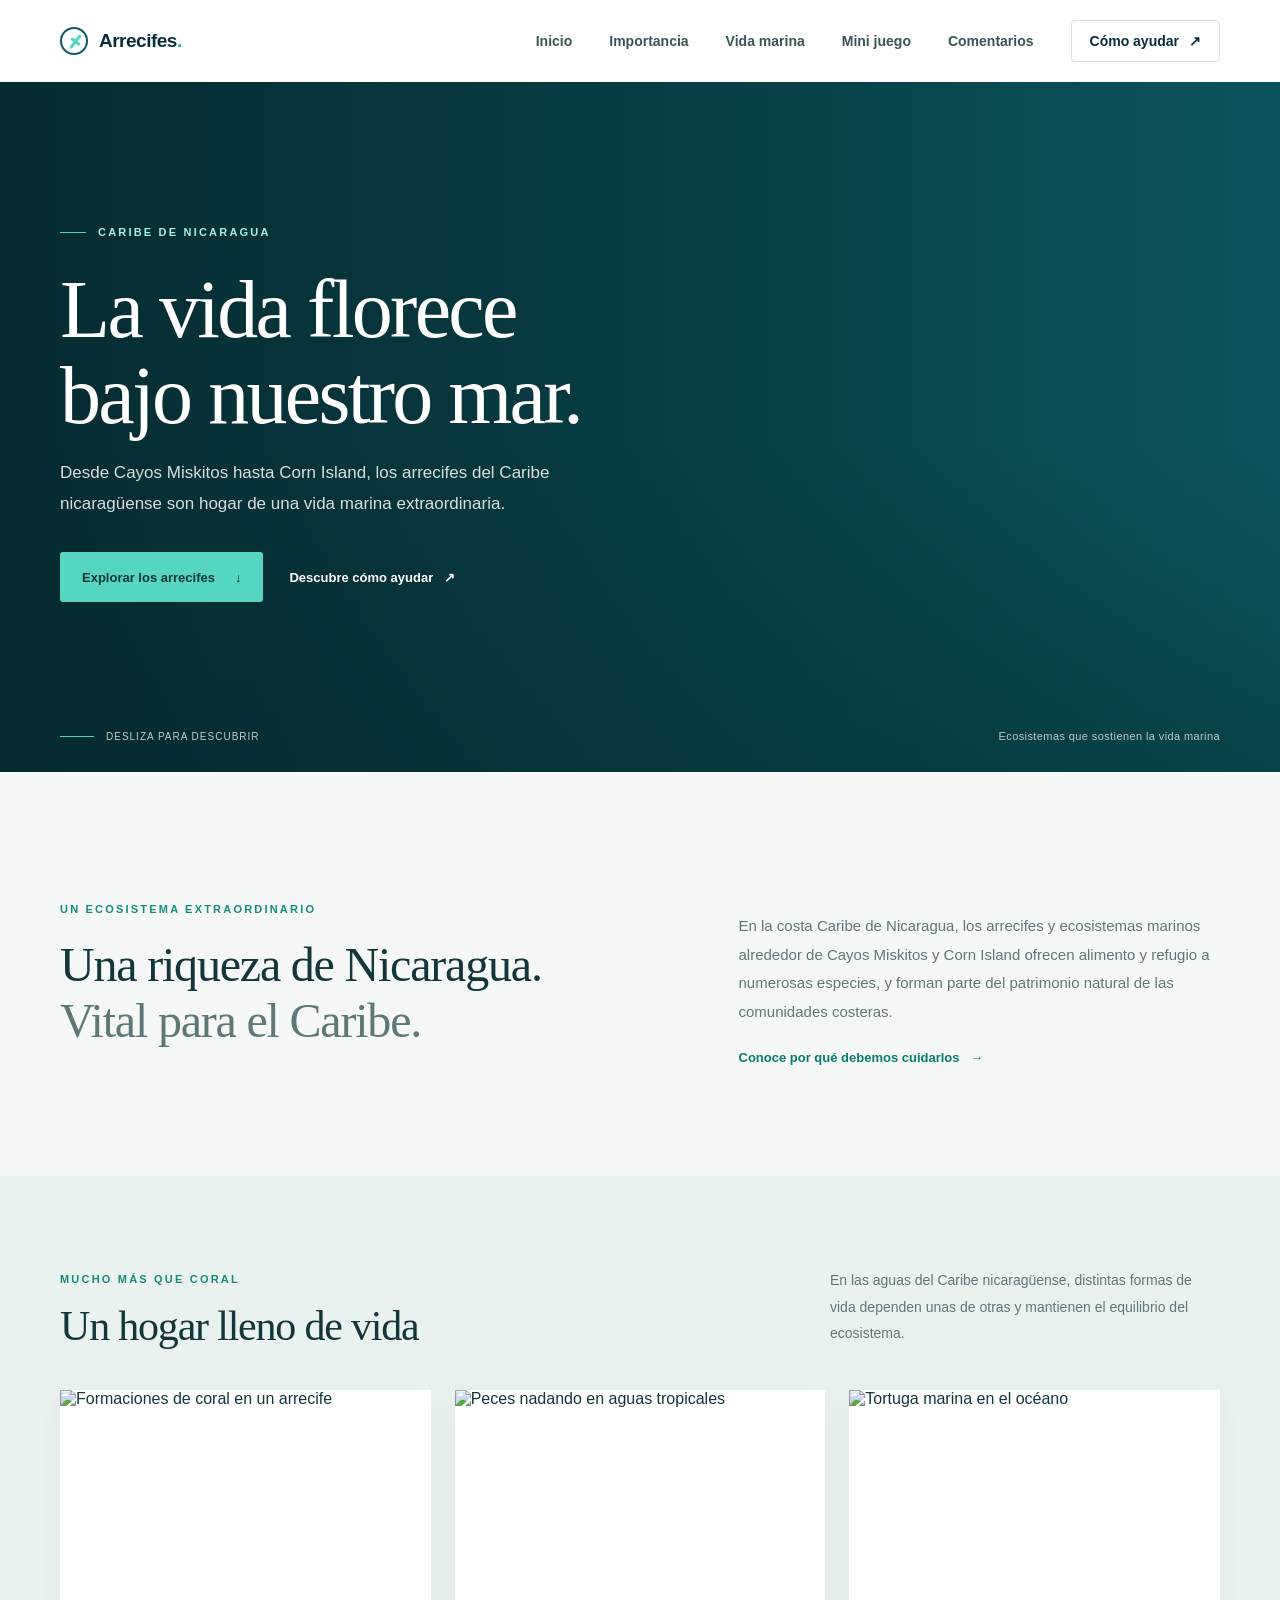
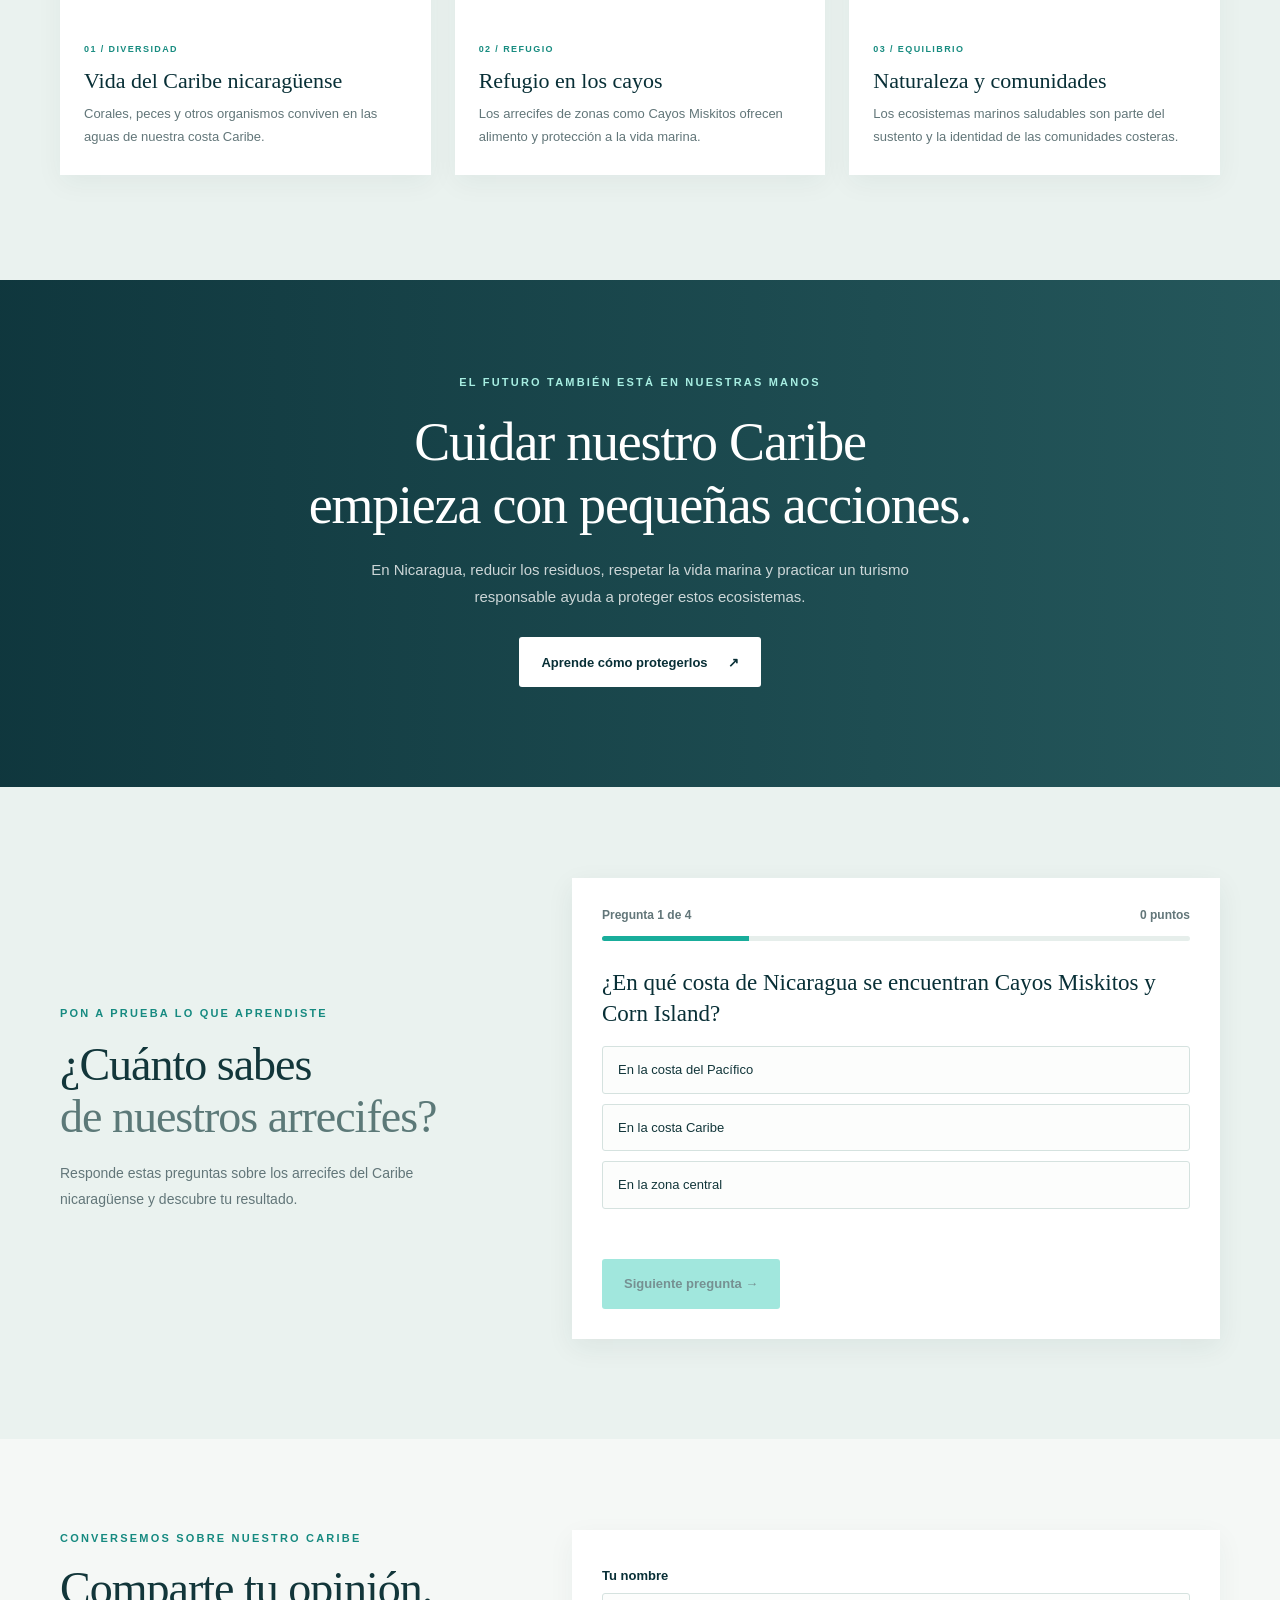
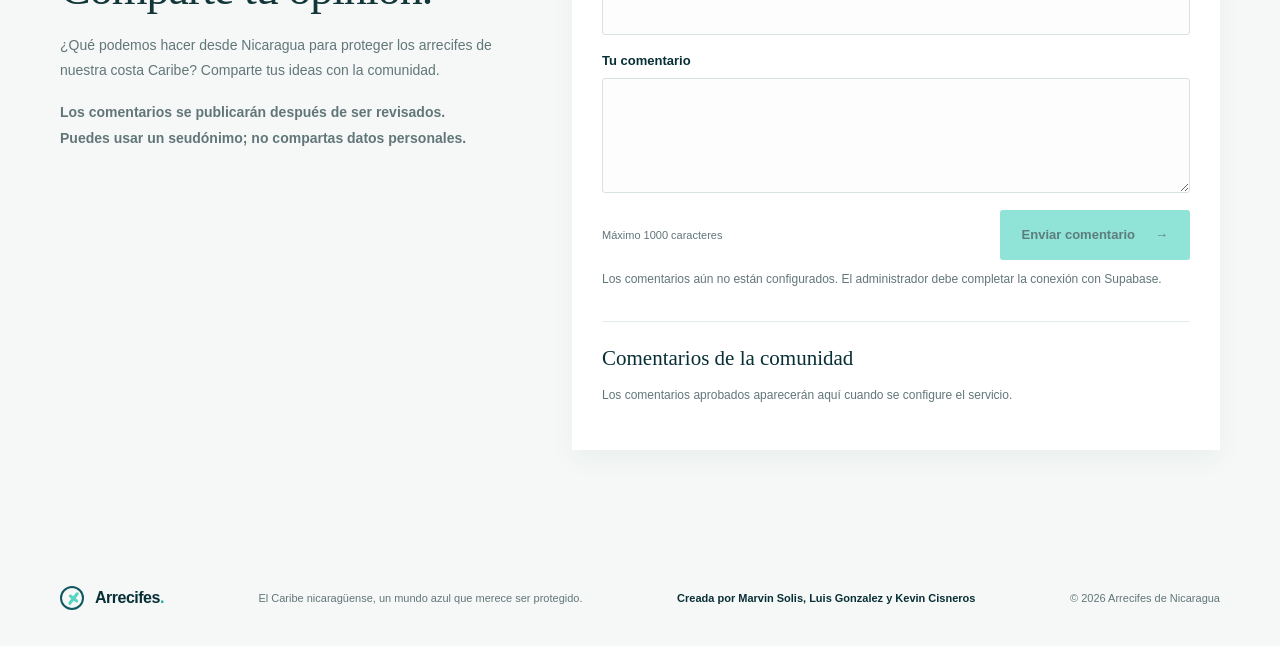
==== html/index.html @ f57a6fff "cambios" ====
<!doctype html>
<html lang="es">
  <head>
    <meta charset="UTF-8" />
    <meta name="viewport" content="width=device-width, initial-scale=1.0" />
    <meta
      name="description"
      content="Conoce los arrecifes del Caribe de Nicaragua, su vida marina y cómo ayudar a protegerlos."
    />
    <title>Arrecifes de Nicaragua | Un mundo por proteger</title>
    <link rel="stylesheet" href="../css/styles.css" />
  </head>
  <body>
    <header class="site-header">
      <nav class="navbar" aria-label="Navegación principal">
        <a class="logo" href="#inicio" aria-label="Arrecifes de coral, inicio">
          <span class="logo-mark" aria-hidden="true"></span>
          <span>Arrecifes<span class="logo-accent">.</span></span>
        </a>

        <ul class="nav-links">
          <li><a href="#inicio">Inicio</a></li>
          <li><a href="#importancia">Importancia</a></li>
          <li><a href="#especies">Vida marina</a></li>
          <li><a href="#juego">Mini juego</a></li>
          <li><a href="#comentarios">Comentarios</a></li>
          <li><a class="nav-cta" href="cuidado.html">Cómo ayudar <span aria-hidden="true">↗</span></a></li>
        </ul>
      </nav>
    </header>

    <main>
      <section class="hero" id="inicio">
        <div class="hero-shade"></div>
        <div class="hero-content">
          <p class="eyebrow"><span></span> Caribe de Nicaragua</p>
          <h1>La vida florece<br />bajo nuestro mar.</h1>
          <p class="hero-description">
            Desde Cayos Miskitos hasta Corn Island, los arrecifes del Caribe
            nicaragüense son hogar de una vida marina extraordinaria.
          </p>
          <div class="hero-actions">
            <a class="button button-primary" href="#importancia">
              Explorar los arrecifes <span aria-hidden="true">↓</span>
            </a>
            <a class="text-link" href="cuidado.html">
              Descubre cómo ayudar <span aria-hidden="true">↗</span>
            </a>
          </div>
        </div>
        <a class="scroll-cue" href="#importancia">
          <span class="scroll-line" aria-hidden="true"></span>
          Desliza para descubrir
        </a>
        <p class="hero-caption">Ecosistemas que sostienen la vida marina</p>
      </section>

      <section class="intro section-wrap" id="importancia">
        <div class="section-heading">
          <p class="eyebrow eyebrow-dark">Un ecosistema extraordinario</p>
          <h2>Una riqueza de Nicaragua.<br /><span>Vital para el Caribe.</span></h2>
        </div>
        <div class="intro-copy">
          <p>
            En la costa Caribe de Nicaragua, los arrecifes y ecosistemas marinos
            alrededor de Cayos Miskitos y Corn Island ofrecen alimento y refugio
            a numerosas especies, y forman parte del patrimonio natural de las
            comunidades costeras.
          </p>
          <a class="inline-link" href="cuidado.html">
            Conoce por qué debemos cuidarlos <span aria-hidden="true">→</span>
          </a>
        </div>
      </section>

      <section class="life-section" id="especies">
        <div class="section-wrap">
          <div class="section-title-row">
            <div>
              <p class="eyebrow eyebrow-dark">Mucho más que coral</p>
              <h2>Un hogar lleno de vida</h2>
            </div>
            <p class="section-lead">
              En las aguas del Caribe nicaragüense, distintas formas de vida
              dependen unas de otras y mantienen el equilibrio del ecosistema.
            </p>
          </div>

          <div class="cards">
            <article class="card">
              <img
                src="https://images.unsplash.com/photo-1546026423-cc4642628d2b?w=900&auto=format&fit=crop&q=85"
                alt="Formaciones de coral en un arrecife"
                loading="lazy"
              />
              <div class="card-content">
                <span class="card-number">01 / DIVERSIDAD</span>
                <h3>Vida del Caribe nicaragüense</h3>
                <p>Corales, peces y otros organismos conviven en las aguas de nuestra costa Caribe.</p>
              </div>
            </article>

            <article class="card">
              <img
                src="https://images.unsplash.com/photo-1530053969600-caed2596d242?w=900&auto=format&fit=crop&q=85"
                alt="Peces nadando en aguas tropicales"
                loading="lazy"
              />
              <div class="card-content">
                <span class="card-number">02 / REFUGIO</span>
                <h3>Refugio en los cayos</h3>
                <p>Los arrecifes de zonas como Cayos Miskitos ofrecen alimento y protección a la vida marina.</p>
              </div>
            </article>

            <article class="card">
              <img
                src="https://images.unsplash.com/photo-1518467166778-b88f373ffec7?w=900&auto=format&fit=crop&q=85"
                alt="Tortuga marina en el océano"
                loading="lazy"
              />
              <div class="card-content">
                <span class="card-number">03 / EQUILIBRIO</span>
                <h3>Naturaleza y comunidades</h3>
                <p>Los ecosistemas marinos saludables son parte del sustento y la identidad de las comunidades costeras.</p>
              </div>
            </article>
          </div>
        </div>
      </section>

      <section class="conservation" id="conservacion">
        <div class="conservation-content">
          <p class="eyebrow">El futuro también está en nuestras manos</p>
          <h2>Cuidar nuestro Caribe<br />empieza con pequeñas acciones.</h2>
          <p>
            En Nicaragua, reducir los residuos, respetar la vida marina y
            practicar un turismo responsable ayuda a proteger estos ecosistemas.
          </p>
          <a class="button button-light" href="cuidado.html">
            Aprende cómo protegerlos <span aria-hidden="true">↗</span>
          </a>
        </div>
      </section>

      <section class="quiz-section" id="juego">
        <div class="section-wrap quiz-layout">
          <div class="quiz-heading">
            <p class="eyebrow eyebrow-dark">Pon a prueba lo que aprendiste</p>
            <h2>¿Cuánto sabes<br /><span>de nuestros arrecifes?</span></h2>
            <p>
              Responde estas preguntas sobre los arrecifes del Caribe
              nicaragüense y descubre tu resultado.
            </p>
          </div>

          <div class="quiz-card" id="quiz" aria-labelledby="quiz-question">
            <div class="quiz-topline">
              <span id="quiz-progress">Pregunta 1 de 4</span>
              <span id="quiz-score" aria-label="Puntaje actual">0 puntos</span>
            </div>
            <div class="quiz-progress-track" aria-hidden="true">
              <span id="quiz-progress-bar"></span>
            </div>
            <fieldset class="quiz-question">
              <legend id="quiz-question"></legend>
              <div class="quiz-options" id="quiz-options"></div>
            </fieldset>
            <p class="quiz-feedback" id="quiz-feedback" role="status" aria-live="polite"></p>
            <button class="button button-primary quiz-next" id="quiz-next" type="button" disabled>
              Siguiente pregunta <span aria-hidden="true">→</span>
            </button>
            <div class="quiz-result" id="quiz-result" role="status" aria-live="polite" hidden>
              <h3 id="quiz-result-title"></h3>
              <p id="quiz-result-message"></p>
              <button class="button button-primary" id="quiz-restart" type="button">
                Jugar de nuevo <span aria-hidden="true">↻</span>
              </button>
            </div>
          </div>
        </div>
      </section>

      <section class="comments-section" id="comentarios">
        <div class="section-wrap comments-layout">
          <div class="comments-heading">
            <p class="eyebrow eyebrow-dark">Conversemos sobre nuestro Caribe</p>
            <h2>Comparte tu opinión.</h2>
            <p>
              ¿Qué podemos hacer desde Nicaragua para proteger los arrecifes de
              nuestra costa Caribe? Comparte tus ideas con la comunidad.
            </p>
            <p class="moderation-note">
              Los comentarios se publicarán después de ser revisados. Puedes
              usar un seudónimo; no compartas datos personales.
            </p>
          </div>

          <div class="comments-panel">
            <form class="comment-form" id="comment-form">
              <label for="comment-name">Tu nombre</label>
              <input
                id="comment-name"
                name="name"
                type="text"
                maxlength="50"
                autocomplete="name"
                required
              />

              <label for="comment-message">Tu comentario</label>
              <textarea
                id="comment-message"
                name="message"
                rows="4"
                maxlength="1000"
                required
              ></textarea>

              <div class="comment-form-footer">
                <span>Máximo 1000 caracteres</span>
                <button class="button button-primary" type="submit">
                  Enviar comentario <span aria-hidden="true">→</span>
                </button>
              </div>
              <p class="comment-status" id="comment-form-status" role="status" aria-live="polite">
                Configura el servicio de comentarios para habilitar los envíos.
              </p>
            </form>

            <div class="published-comments">
              <h3>Comentarios de la comunidad</h3>
              <p class="comment-list-status" id="comment-list-status" role="status" aria-live="polite">
                Los comentarios aprobados aparecerán aquí.
              </p>
              <ol class="comment-list" id="comment-list" aria-label="Comentarios aprobados"></ol>
            </div>
          </div>
        </div>
      </section>
    </main>

    <footer class="site-footer">
      <a class="logo footer-logo" href="#inicio">
        <span class="logo-mark" aria-hidden="true"></span>
        <span>Arrecifes<span class="logo-accent">.</span></span>
      </a>
      <p>El Caribe nicaragüense, un mundo azul que merece ser protegido.</p>
      <p class="creators">Creada por Marvin Solis, Luis Gonzalez  y Kevin Cisneros</p>
      <span class="copyright">© 2026 Arrecifes de Nicaragua</span>
    </footer>
    <script src="../js/comments-config.js" defer></script>
    <script src="../js/comments.js" defer></script>
    <script src="../js/quiz.js" defer></script>
  </body>
</html>
---- css/styles.css ----
:root {
  color-scheme: light;
  --ink: #12363a;
  --muted: #627679;
  --deep: #082f36;
  --ocean: #0e5860;
  --aqua: #55d5c2;
  --paper: #f5f8f6;
  --white: #fff;
  --content-width: 1160px;
}

* {
  box-sizing: border-box;
  margin: 0;
  padding: 0;
}

html {
  scroll-behavior: smooth;
  scroll-padding-top: 88px;
}

body {
  background: var(--paper);
  color: var(--ink);
  font-family: "Segoe UI", Arial, sans-serif;
  -webkit-font-smoothing: antialiased;
}

a {
  color: inherit;
}

a:focus-visible {
  outline: 3px solid var(--aqua);
  outline-offset: 4px;
}

.site-header {
  position: relative;
  z-index: 2;
  background: var(--white);
}

.navbar {
  width: min(var(--content-width), calc(100% - 64px));
  min-height: 82px;
  margin: 0 auto;
  display: flex;
  align-items: center;
  justify-content: space-between;
}

.logo {
  display: inline-flex;
  align-items: center;
  gap: 11px;
  color: var(--deep);
  font-size: 19px;
  font-weight: 750;
  letter-spacing: -0.5px;
  text-decoration: none;
}

.logo-mark {
  width: 28px;
  height: 28px;
  position: relative;
  display: inline-block;
  border: 2px solid var(--ocean);
  border-radius: 50%;
}

.logo-mark::before,
.logo-mark::after {
  position: absolute;
  content: "";
  background: var(--aqua);
  border-radius: 8px;
  transform: rotate(38deg);
}

.logo-mark::before {
  width: 3px;
  height: 17px;
  left: 12px;
  top: 4px;
}

.logo-mark::after {
  width: 11px;
  height: 3px;
  left: 8px;
  top: 11px;
}

.logo-accent {
  color: #19ad9b;
}

.nav-links {
  display: flex;
  align-items: center;
  gap: 37px;
  list-style: none;
}

.nav-links a {
  color: #385457;
  font-size: 14px;
  font-weight: 600;
  text-decoration: none;
  transition: color 180ms ease;
}

.nav-links a:hover {
  color: #078e83;
}

.nav-links .nav-cta {
  display: inline-flex;
  align-items: center;
  gap: 10px;
  padding: 12px 18px;
  border: 1px solid #d5e4e1;
  border-radius: 4px;
  color: var(--deep);
}

.hero {
  min-height: min(690px, calc(100svh - 82px));
  position: relative;
  display: flex;
  align-items: center;
  overflow: hidden;
  padding: 100px max(32px, calc((100% - var(--content-width)) / 2));
  background: #0c5961 url("https://images.unsplash.com/photo-1546026423-cc4642628d2b?w=2000&auto=format&fit=crop&q=90") center 48% / cover no-repeat;
  color: var(--white);
}

.hero-shade {
  position: absolute;
  inset: 0;
  background:
    linear-gradient(90deg, rgb(5 37 43 / 88%) 0%, rgb(5 42 48 / 67%) 44%, rgb(5 42 48 / 12%) 100%),
    linear-gradient(0deg, rgb(4 31 37 / 32%), transparent 48%);
}

.hero-content {
  width: min(100%, 660px);
  position: relative;
  z-index: 1;
  padding-bottom: 28px;
}

.eyebrow {
  display: flex;
  align-items: center;
  gap: 12px;
  color: #a7eee2;
  font-size: 11px;
  font-weight: 700;
  letter-spacing: 2.2px;
  line-height: 1.5;
  text-transform: uppercase;
}

.eyebrow > span {
  width: 26px;
  height: 1px;
  background: var(--aqua);
}

.hero h1 {
  margin: 27px 0 20px;
  font-family: Georgia, "Times New Roman", serif;
  font-size: clamp(52px, 7vw, 82px);
  font-weight: 400;
  letter-spacing: -2.7px;
  line-height: 1.04;
}

.hero-description {
  max-width: 500px;
  color: rgb(255 255 255 / 84%);
  font-size: 17px;
  line-height: 1.8;
}

.hero-actions {
  display: flex;
  align-items: center;
  flex-wrap: wrap;
  gap: 26px;
  margin-top: 33px;
}

.button {
  min-height: 50px;
  display: inline-flex;
  align-items: center;
  justify-content: center;
  gap: 20px;
  padding: 0 21px;
  border: 1px solid transparent;
  border-radius: 3px;
  font-size: 13px;
  font-weight: 700;
  text-decoration: none;
  transition:
    transform 180ms ease,
    background-color 180ms ease;
}

.button:hover {
  transform: translateY(-2px);
}

.button-primary {
  background: var(--aqua);
  color: #07373a;
}

.button-primary:hover {
  background: #79e5d4;
}

.text-link {
  color: var(--white);
  font-size: 13px;
  font-weight: 650;
  text-decoration: none;
}

.text-link span,
.inline-link span {
  margin-left: 7px;
}

.scroll-cue {
  position: absolute;
  z-index: 1;
  left: max(32px, calc((100% - var(--content-width)) / 2));
  bottom: 30px;
  display: flex;
  align-items: center;
  gap: 12px;
  color: rgb(255 255 255 / 75%);
  font-size: 10px;
  letter-spacing: 1px;
  text-decoration: none;
  text-transform: uppercase;
}

.scroll-line {
  width: 34px;
  height: 1px;
  background: var(--aqua);
}

.hero-caption {
  position: absolute;
  z-index: 1;
  right: max(32px, calc((100% - var(--content-width)) / 2));
  bottom: 30px;
  color: rgb(255 255 255 / 72%);
  font-size: 11px;
  letter-spacing: 0.4px;
}

.section-wrap {
  width: min(var(--content-width), calc(100% - 64px));
  margin: 0 auto;
}

.intro {
  display: grid;
  grid-template-columns: 1.1fr 0.9fr;
  align-items: center;
  gap: 90px;
  padding-top: 112px;
  padding-bottom: 110px;
}

.eyebrow-dark {
  color: #168a80;
}

.section-heading h2,
.section-title-row h2,
.conservation h2 {
  margin-top: 19px;
  font-family: Georgia, "Times New Roman", serif;
  font-size: clamp(34px, 4vw, 48px);
  font-weight: 400;
  letter-spacing: -1.2px;
  line-height: 1.17;
}

.section-heading h2 span {
  color: #5c7978;
}

.intro-copy {
  padding-top: 28px;
}

.intro-copy p,
.section-lead {
  color: var(--muted);
  font-size: 15px;
  line-height: 1.9;
}

.inline-link {
  display: inline-block;
  margin-top: 24px;
  color: #087c73;
  font-size: 13px;
  font-weight: 700;
  text-decoration: none;
}

.inline-link:hover {
  color: #075b56;
}

.life-section {
  padding: 91px 0 105px;
  background: #eaf2ef;
}

.section-title-row {
  display: flex;
  align-items: end;
  justify-content: space-between;
  gap: 36px;
  margin-bottom: 39px;
}

.section-title-row h2 {
  margin-top: 14px;
  font-size: clamp(32px, 4vw, 42px);
}

.section-lead {
  max-width: 390px;
  padding-bottom: 4px;
  font-size: 14px;
}

.cards {
  display: grid;
  grid-template-columns: repeat(3, minmax(0, 1fr));
  gap: 24px;
}

.card {
  min-width: 0;
  overflow: hidden;
  background: var(--white);
  box-shadow: 0 8px 26px rgb(22 57 57 / 5%);
  transition:
    transform 200ms ease,
    box-shadow 200ms ease;
}

.card:hover {
  transform: translateY(-5px);
  box-shadow: 0 16px 35px rgb(22 57 57 / 11%);
}

.card img {
  width: 100%;
  height: 225px;
  display: block;
  object-fit: cover;
}

.card-content {
  padding: 23px 24px 27px;
}

.card-number {
  color: #188c80;
  font-size: 9px;
  font-weight: 750;
  letter-spacing: 1.4px;
}

.card h3 {
  margin: 12px 0 9px;
  color: var(--deep);
  font-family: Georgia, "Times New Roman", serif;
  font-size: 22px;
  font-weight: 400;
}

.card p {
  color: var(--muted);
  font-size: 13px;
  line-height: 1.75;
}

.conservation {
  position: relative;
  overflow: hidden;
  padding: 94px 32px 100px;
  background:
    linear-gradient(90deg, rgb(6 47 54 / 96%), rgb(8 65 70 / 88%)),
    url("https://images.unsplash.com/photo-1518467166778-b88f373ffec7?w=1600&auto=format&fit=crop&q=85") center / cover;
  color: var(--white);
  text-align: center;
}

.conservation-content {
  max-width: 700px;
  margin: 0 auto;
}

.conservation .eyebrow {
  justify-content: center;
}

.conservation h2 {
  margin-top: 20px;
  font-size: clamp(36px, 5vw, 54px);
}

.conservation-content > p:not(.eyebrow) {
  max-width: 560px;
  margin: 19px auto 0;
  color: rgb(255 255 255 / 78%);
  font-size: 15px;
  line-height: 1.8;
}

.button-light {
  margin-top: 27px;
  background: var(--white);
  color: var(--deep);
}

.button-light:hover {
  background: #e2fbf6;
}

.quiz-section {
  padding: 91px 0 100px;
  background: #eaf2ef;
}

.quiz-layout {
  display: grid;
  grid-template-columns: 0.8fr 1.2fr;
  align-items: center;
  gap: 80px;
}

.quiz-heading h2 {
  margin-top: 17px;
  font-family: Georgia, "Times New Roman", serif;
  font-size: clamp(36px, 4vw, 46px);
  font-weight: 400;
  letter-spacing: -1px;
  line-height: 1.15;
}

.quiz-heading h2 span {
  color: #5c7978;
}

.quiz-heading > p:not(.eyebrow) {
  margin-top: 17px;
  color: var(--muted);
  font-size: 14px;
  line-height: 1.8;
}

.quiz-card {
  min-width: 0;
  padding: 30px;
  background: var(--white);
  box-shadow: 0 8px 26px rgb(22 57 57 / 7%);
}

.quiz-topline {
  display: flex;
  justify-content: space-between;
  gap: 12px;
  color: var(--muted);
  font-size: 12px;
  font-weight: 700;
}

.quiz-progress-track {
  height: 5px;
  margin: 14px 0 26px;
  overflow: hidden;
  border-radius: 5px;
  background: #e6eeeb;
}

.quiz-progress-track span {
  width: 25%;
  height: 100%;
  display: block;
  background: #19ad9b;
  transition: width 180ms ease;
}

.quiz-question {
  border: 0;
}

.quiz-question legend {
  margin-bottom: 17px;
  color: var(--deep);
  font-family: Georgia, "Times New Roman", serif;
  font-size: 23px;
  line-height: 1.35;
}

.quiz-options {
  display: grid;
  gap: 10px;
}

.quiz-option {
  width: 100%;
  padding: 13px 15px;
  border: 1px solid #d5e2df;
  border-radius: 3px;
  background: #fcfdfc;
  color: var(--ink);
  cursor: pointer;
  font: inherit;
  font-size: 13px;
  line-height: 1.5;
  text-align: left;
  transition: border-color 180ms ease, background-color 180ms ease;
}

.quiz-option:hover:not(:disabled),
.quiz-option:focus-visible {
  border-color: #168a80;
  background: #f0faf7;
}

.quiz-option:focus-visible,
.quiz-next:focus-visible,
.quiz-result button:focus-visible {
  outline: 3px solid var(--aqua);
  outline-offset: 3px;
}

.quiz-option:disabled {
  cursor: default;
}

.quiz-option[data-state="correct"] {
  border-color: #168a62;
  background: #edf8f1;
}

.quiz-option[data-state="incorrect"] {
  border-color: #bd5555;
  background: #fff3f1;
}

.quiz-feedback {
  min-height: 24px;
  margin-top: 14px;
  color: var(--muted);
  font-size: 13px;
  line-height: 1.6;
}

.quiz-feedback[data-state="correct"] {
  color: #087c56;
}

.quiz-feedback[data-state="incorrect"] {
  color: #a33131;
}

.quiz-next,
.quiz-result button {
  margin-top: 12px;
  cursor: pointer;
  font-family: inherit;
}

.quiz-next:disabled {
  cursor: not-allowed;
  opacity: 0.55;
}

.quiz-result h3 {
  color: var(--deep);
  font-family: Georgia, "Times New Roman", serif;
  font-size: 27px;
  font-weight: 400;
}

.quiz-result p {
  margin-top: 10px;
  color: var(--muted);
  font-size: 14px;
  line-height: 1.7;
}

.comments-section {
  padding: 91px 0 100px;
  background: var(--paper);
}

.comments-layout {
  display: grid;
  grid-template-columns: 0.8fr 1.2fr;
  align-items: start;
  gap: 80px;
}

.comments-heading h2 {
  margin-top: 17px;
  font-family: Georgia, "Times New Roman", serif;
  font-size: clamp(36px, 4vw, 46px);
  font-weight: 400;
  letter-spacing: -1px;
  line-height: 1.15;
}

.comments-heading > p:not(.eyebrow) {
  margin-top: 17px;
  color: var(--muted);
  font-size: 14px;
  line-height: 1.8;
}

.comments-heading .moderation-note {
  color: #168a80;
  font-size: 12px;
  font-weight: 650;
}

.comments-panel {
  padding: 30px;
  background: var(--white);
  box-shadow: 0 8px 26px rgb(22 57 57 / 5%);
}

.comment-form {
  display: grid;
  gap: 10px;
}

.comment-form label {
  margin-top: 8px;
  color: var(--deep);
  font-size: 13px;
  font-weight: 700;
}

.comment-form input,
.comment-form textarea {
  width: 100%;
  padding: 12px 13px;
  border: 1px solid #d5e2df;
  border-radius: 3px;
  background: #fcfdfc;
  color: var(--ink);
  font: inherit;
  font-size: 14px;
}

.comment-form textarea {
  min-height: 115px;
  resize: vertical;
}

.comment-form input:focus,
.comment-form textarea:focus {
  border-color: #168a80;
  outline: 2px solid rgb(85 213 194 / 25%);
}

.comment-form-footer {
  display: flex;
  align-items: center;
  justify-content: space-between;
  flex-wrap: wrap;
  gap: 12px;
  margin-top: 7px;
}

.comment-form-footer > span {
  color: var(--muted);
  font-size: 11px;
}

.comment-form .button {
  cursor: pointer;
  font-family: inherit;
}

.comment-form .button:disabled {
  cursor: not-allowed;
  opacity: 0.65;
}

.comment-status,
.comment-list-status {
  color: var(--muted);
  font-size: 12px;
  line-height: 1.6;
}

.comment-status[data-state="error"] {
  color: #a33131;
}

.comment-status[data-state="success"] {
  color: #087c56;
}

.published-comments {
  margin-top: 32px;
  padding-top: 24px;
  border-top: 1px solid #e6eeeb;
}

.published-comments h3 {
  margin-bottom: 15px;
  color: var(--deep);
  font-family: Georgia, "Times New Roman", serif;
  font-size: 21px;
  font-weight: 400;
}

.comment-list {
  display: grid;
  gap: 12px;
  margin-top: 15px;
  list-style: none;
}

.comment-item {
  padding: 15px;
  border-left: 2px solid var(--aqua);
  background: #f5f8f6;
}

.comment-item-header {
  display: flex;
  align-items: baseline;
  justify-content: space-between;
  flex-wrap: wrap;
  gap: 5px 12px;
  margin-bottom: 7px;
}

.comment-item-header strong {
  color: var(--deep);
  font-size: 13px;
}

.comment-item time {
  color: var(--muted);
  font-size: 10px;
}

.comment-item p {
  color: #435c5d;
  font-size: 13px;
  line-height: 1.7;
  overflow-wrap: anywhere;
}

.site-footer {
  min-height: 96px;
  width: min(var(--content-width), calc(100% - 64px));
  display: flex;
  align-items: center;
  justify-content: space-between;
  gap: 20px;
  margin: 0 auto;
}

.footer-logo {
  font-size: 16px;
}

.footer-logo .logo-mark {
  width: 24px;
  height: 24px;
}

.footer-logo .logo-mark::before {
  left: 10px;
  top: 3px;
  height: 15px;
}

.footer-logo .logo-mark::after {
  left: 6px;
  top: 9px;
}

.site-footer p,
.copyright {
  color: var(--muted);
  font-size: 11px;
}

.site-footer .creators {
  color: var(--deep);
  font-weight: 650;
}

@media (max-width: 760px) {
  .navbar,
  .section-wrap,
  .site-footer {
    width: min(100% - 40px, var(--content-width));
  }

  .navbar {
    min-height: 72px;
    align-items: flex-start;
    flex-direction: column;
    justify-content: center;
    gap: 14px;
    padding: 15px 0;
  }

  .nav-links {
    width: 100%;
    gap: clamp(13px, 4vw, 24px);
    overflow-x: auto;
    padding-bottom: 2px;
  }

  .nav-links a {
    white-space: nowrap;
    font-size: 12px;
  }

  .nav-links .nav-cta {
    padding: 0;
    border: 0;
  }

  .hero {
    min-height: 620px;
    min-height: min(700px, calc(100svh - 105px));
    padding: 82px 24px 92px;
    background-position: 58% center;
  }

  .hero-shade {
    background:
      linear-gradient(90deg, rgb(5 37 43 / 84%), rgb(5 42 48 / 34%)),
      linear-gradient(0deg, rgb(4 31 37 / 48%), transparent 60%);
  }

  .hero h1 {
    font-size: clamp(50px, 12vw, 70px);
    letter-spacing: -1.8px;
  }

  .hero-description {
    max-width: 440px;
    font-size: 15px;
  }

  .hero-actions {
    align-items: flex-start;
    flex-direction: column;
    gap: 19px;
  }

  .scroll-cue {
    left: 24px;
    bottom: 24px;
  }

  .hero-caption {
    display: none;
  }

  .intro {
    grid-template-columns: 1fr;
    gap: 14px;
    padding-top: 75px;
    padding-bottom: 76px;
  }

  .intro-copy {
    padding-top: 0;
  }

  .section-title-row {
    align-items: flex-start;
    flex-direction: column;
    gap: 14px;
  }

  .life-section {
    padding: 72px 0 78px;
  }

  .cards {
    grid-template-columns: 1fr;
    gap: 18px;
  }

  .card {
    display: grid;
    grid-template-columns: minmax(115px, 0.8fr) 1.2fr;
  }

  .card img {
    height: 100%;
    min-height: 190px;
  }

  .card-content {
    align-self: center;
    padding: 20px;
  }

  .card h3 {
    font-size: 19px;
  }

  .conservation {
    padding: 75px 24px 82px;
  }

  .quiz-section {
    padding: 72px 0 78px;
  }

  .quiz-layout {
    grid-template-columns: 1fr;
    gap: 28px;
  }

  .quiz-card {
    padding: 22px;
  }

  .comments-section {
    padding: 72px 0 78px;
  }

  .comments-layout {
    grid-template-columns: 1fr;
    gap: 28px;
  }

  .comments-panel {
    padding: 22px;
  }

  .site-footer {
    align-items: flex-start;
    flex-direction: column;
    justify-content: center;
    gap: 9px;
    padding: 23px 0;
  }
}

@media (max-width: 420px) {
  .card {
    grid-template-columns: 1fr;
  }

  .card img {
    height: 190px;
    min-height: 0;
  }

  .hero {
    min-height: 590px;
  }

  .hero h1 {
    font-size: 49px;
  }
}

@media (prefers-reduced-motion: reduce) {
  *,
  *::before,
  *::after {
    scroll-behavior: auto !important;
    transition-duration: 0.01ms !important;
  }
}
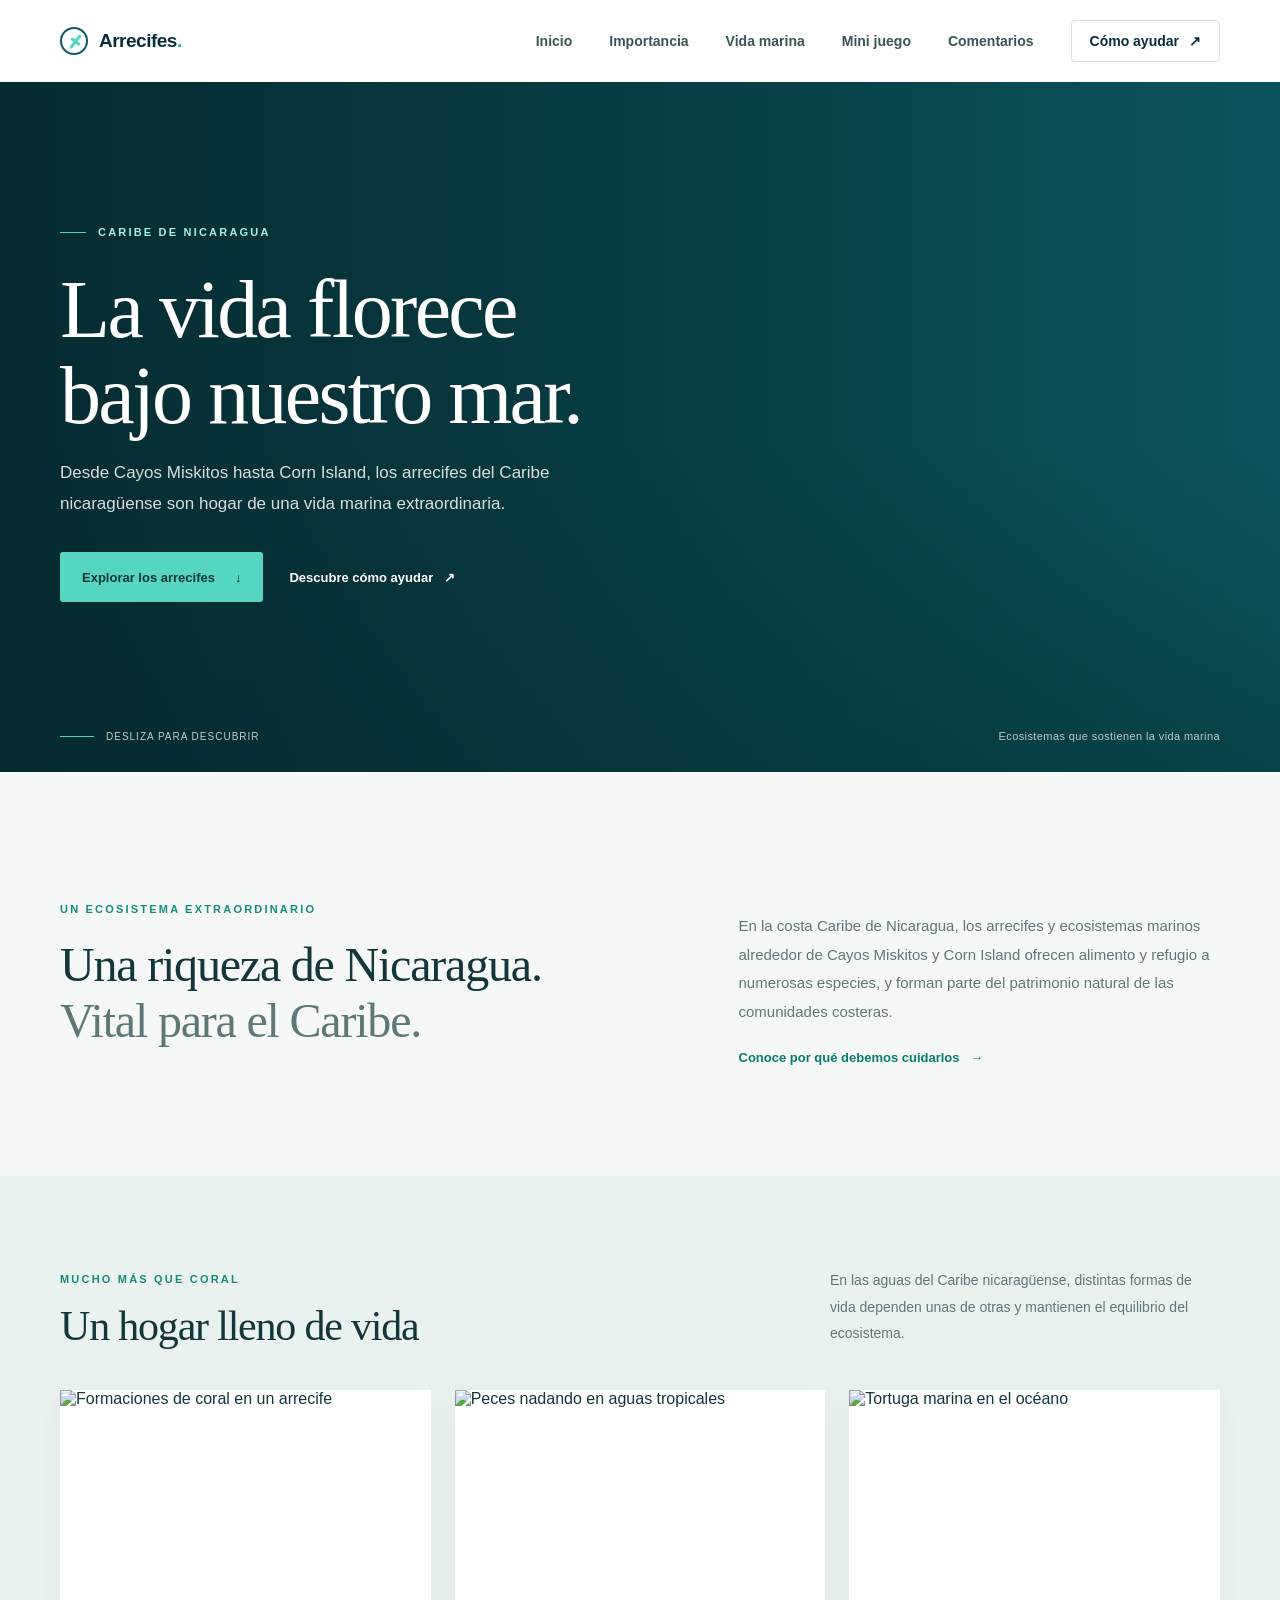
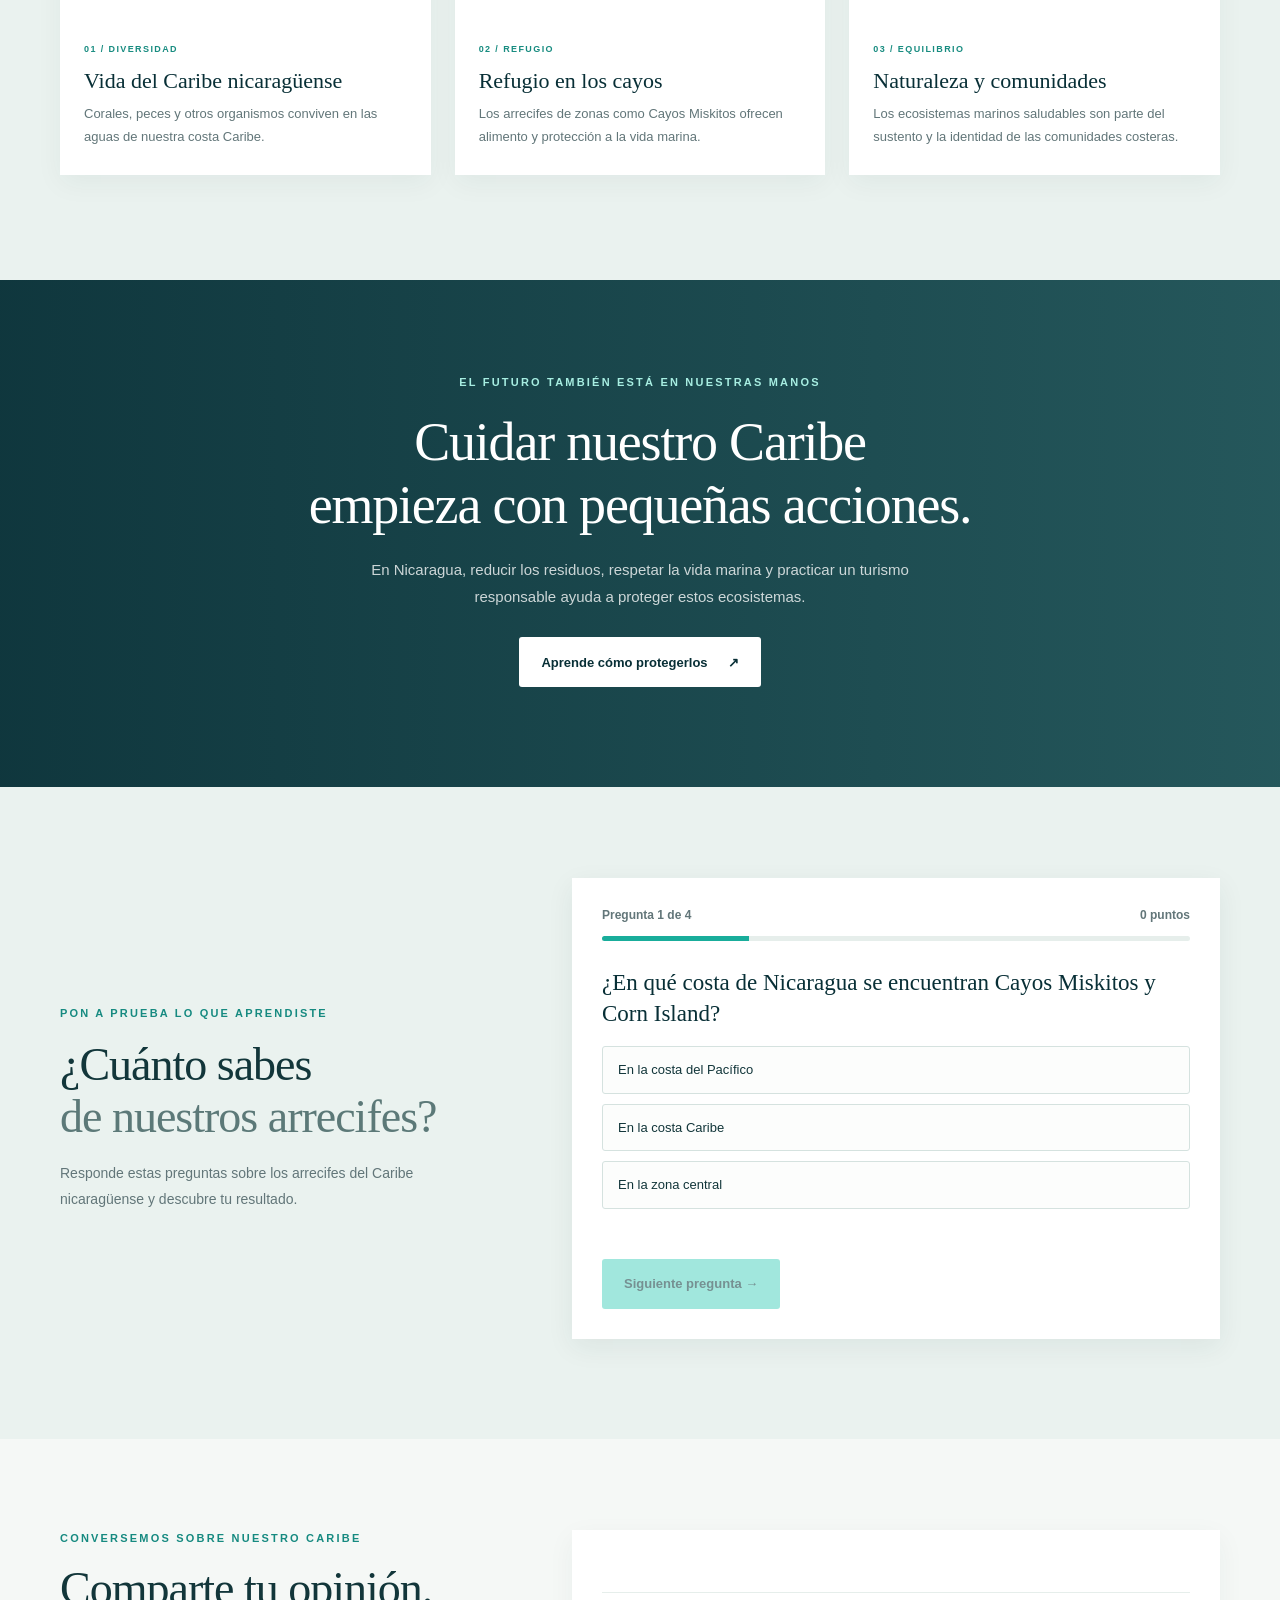
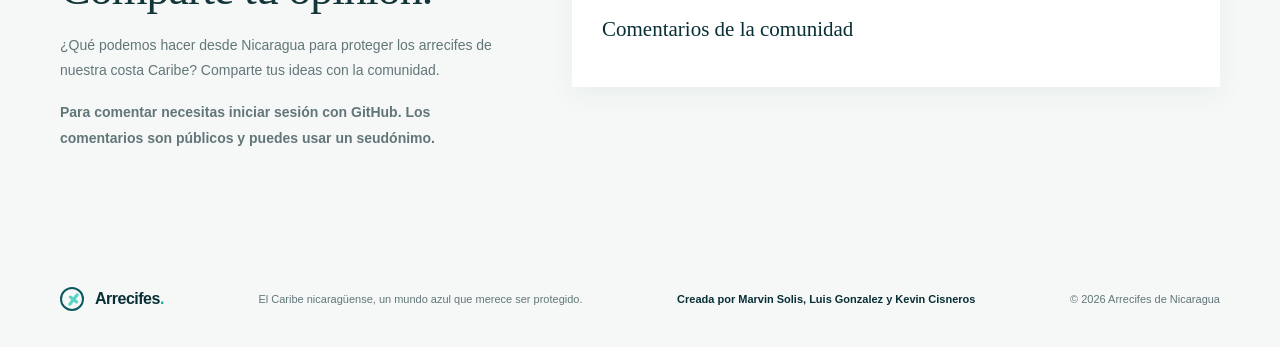
==== commit f044ca39: "Conectar comentarios con Giscus Co-authored-by: Copilot <223556219+Copilot@users.noreply.github.com>" ====
--- a/html/index.html
+++ b/html/index.html
@@ -191,49 +191,15 @@
               nuestra costa Caribe? Comparte tus ideas con la comunidad.
             </p>
             <p class="moderation-note">
-              Los comentarios se publicarán después de ser revisados. Puedes
-              usar un seudónimo; no compartas datos personales.
+              Para comentar necesitas iniciar sesión con GitHub. Los comentarios
+              son públicos y puedes usar un seudónimo.
             </p>
           </div>
 
           <div class="comments-panel">
-            <form class="comment-form" id="comment-form">
-              <label for="comment-name">Tu nombre</label>
-              <input
-                id="comment-name"
-                name="name"
-                type="text"
-                maxlength="50"
-                autocomplete="name"
-                required
-              />
-
-              <label for="comment-message">Tu comentario</label>
-              <textarea
-                id="comment-message"
-                name="message"
-                rows="4"
-                maxlength="1000"
-                required
-              ></textarea>
-
-              <div class="comment-form-footer">
-                <span>Máximo 1000 caracteres</span>
-                <button class="button button-primary" type="submit">
-                  Enviar comentario <span aria-hidden="true">→</span>
-                </button>
-              </div>
-              <p class="comment-status" id="comment-form-status" role="status" aria-live="polite">
-                Configura el servicio de comentarios para habilitar los envíos.
-              </p>
-            </form>
-
             <div class="published-comments">
               <h3>Comentarios de la comunidad</h3>
-              <p class="comment-list-status" id="comment-list-status" role="status" aria-live="polite">
-                Los comentarios aprobados aparecerán aquí.
-              </p>
-              <ol class="comment-list" id="comment-list" aria-label="Comentarios aprobados"></ol>
+              <div class="giscus"></div>
             </div>
           </div>
         </div>
@@ -249,8 +215,22 @@
       <p class="creators">Creada por Marvin Solis, Luis Gonzalez  y Kevin Cisneros</p>
       <span class="copyright">© 2026 Arrecifes de Nicaragua</span>
     </footer>
-    <script src="../js/comments-config.js" defer></script>
-    <script src="../js/comments.js" defer></script>
     <script src="../js/quiz.js" defer></script>
+    <script
+      src="https://giscus.app/client.js"
+      data-repo="luisito97hub/eduAmbiental"
+      data-repo-id="R_kgDOVi2ztw"
+      data-category="General"
+      data-category-id="DIC_kwDOVi2zt84DKYlt"
+      data-mapping="pathname"
+      data-strict="0"
+      data-reactions-enabled="1"
+      data-emit-metadata="0"
+      data-input-position="bottom"
+      data-theme="light"
+      data-lang="es"
+      crossorigin="anonymous"
+      async
+    ></script>
   </body>
 </html>
--- a/css/styles.css
+++ b/css/styles.css
@@ -646,83 +646,10 @@
 }
 
 .comments-panel {
+  min-width: 0;
   padding: 30px;
   background: var(--white);
   box-shadow: 0 8px 26px rgb(22 57 57 / 5%);
-}
-
-.comment-form {
-  display: grid;
-  gap: 10px;
-}
-
-.comment-form label {
-  margin-top: 8px;
-  color: var(--deep);
-  font-size: 13px;
-  font-weight: 700;
-}
-
-.comment-form input,
-.comment-form textarea {
-  width: 100%;
-  padding: 12px 13px;
-  border: 1px solid #d5e2df;
-  border-radius: 3px;
-  background: #fcfdfc;
-  color: var(--ink);
-  font: inherit;
-  font-size: 14px;
-}
-
-.comment-form textarea {
-  min-height: 115px;
-  resize: vertical;
-}
-
-.comment-form input:focus,
-.comment-form textarea:focus {
-  border-color: #168a80;
-  outline: 2px solid rgb(85 213 194 / 25%);
-}
-
-.comment-form-footer {
-  display: flex;
-  align-items: center;
-  justify-content: space-between;
-  flex-wrap: wrap;
-  gap: 12px;
-  margin-top: 7px;
-}
-
-.comment-form-footer > span {
-  color: var(--muted);
-  font-size: 11px;
-}
-
-.comment-form .button {
-  cursor: pointer;
-  font-family: inherit;
-}
-
-.comment-form .button:disabled {
-  cursor: not-allowed;
-  opacity: 0.65;
-}
-
-.comment-status,
-.comment-list-status {
-  color: var(--muted);
-  font-size: 12px;
-  line-height: 1.6;
-}
-
-.comment-status[data-state="error"] {
-  color: #a33131;
-}
-
-.comment-status[data-state="success"] {
-  color: #087c56;
 }
 
 .published-comments {
@@ -737,45 +664,6 @@
   font-family: Georgia, "Times New Roman", serif;
   font-size: 21px;
   font-weight: 400;
-}
-
-.comment-list {
-  display: grid;
-  gap: 12px;
-  margin-top: 15px;
-  list-style: none;
-}
-
-.comment-item {
-  padding: 15px;
-  border-left: 2px solid var(--aqua);
-  background: #f5f8f6;
-}
-
-.comment-item-header {
-  display: flex;
-  align-items: baseline;
-  justify-content: space-between;
-  flex-wrap: wrap;
-  gap: 5px 12px;
-  margin-bottom: 7px;
-}
-
-.comment-item-header strong {
-  color: var(--deep);
-  font-size: 13px;
-}
-
-.comment-item time {
-  color: var(--muted);
-  font-size: 10px;
-}
-
-.comment-item p {
-  color: #435c5d;
-  font-size: 13px;
-  line-height: 1.7;
-  overflow-wrap: anywhere;
 }
 
 .site-footer {
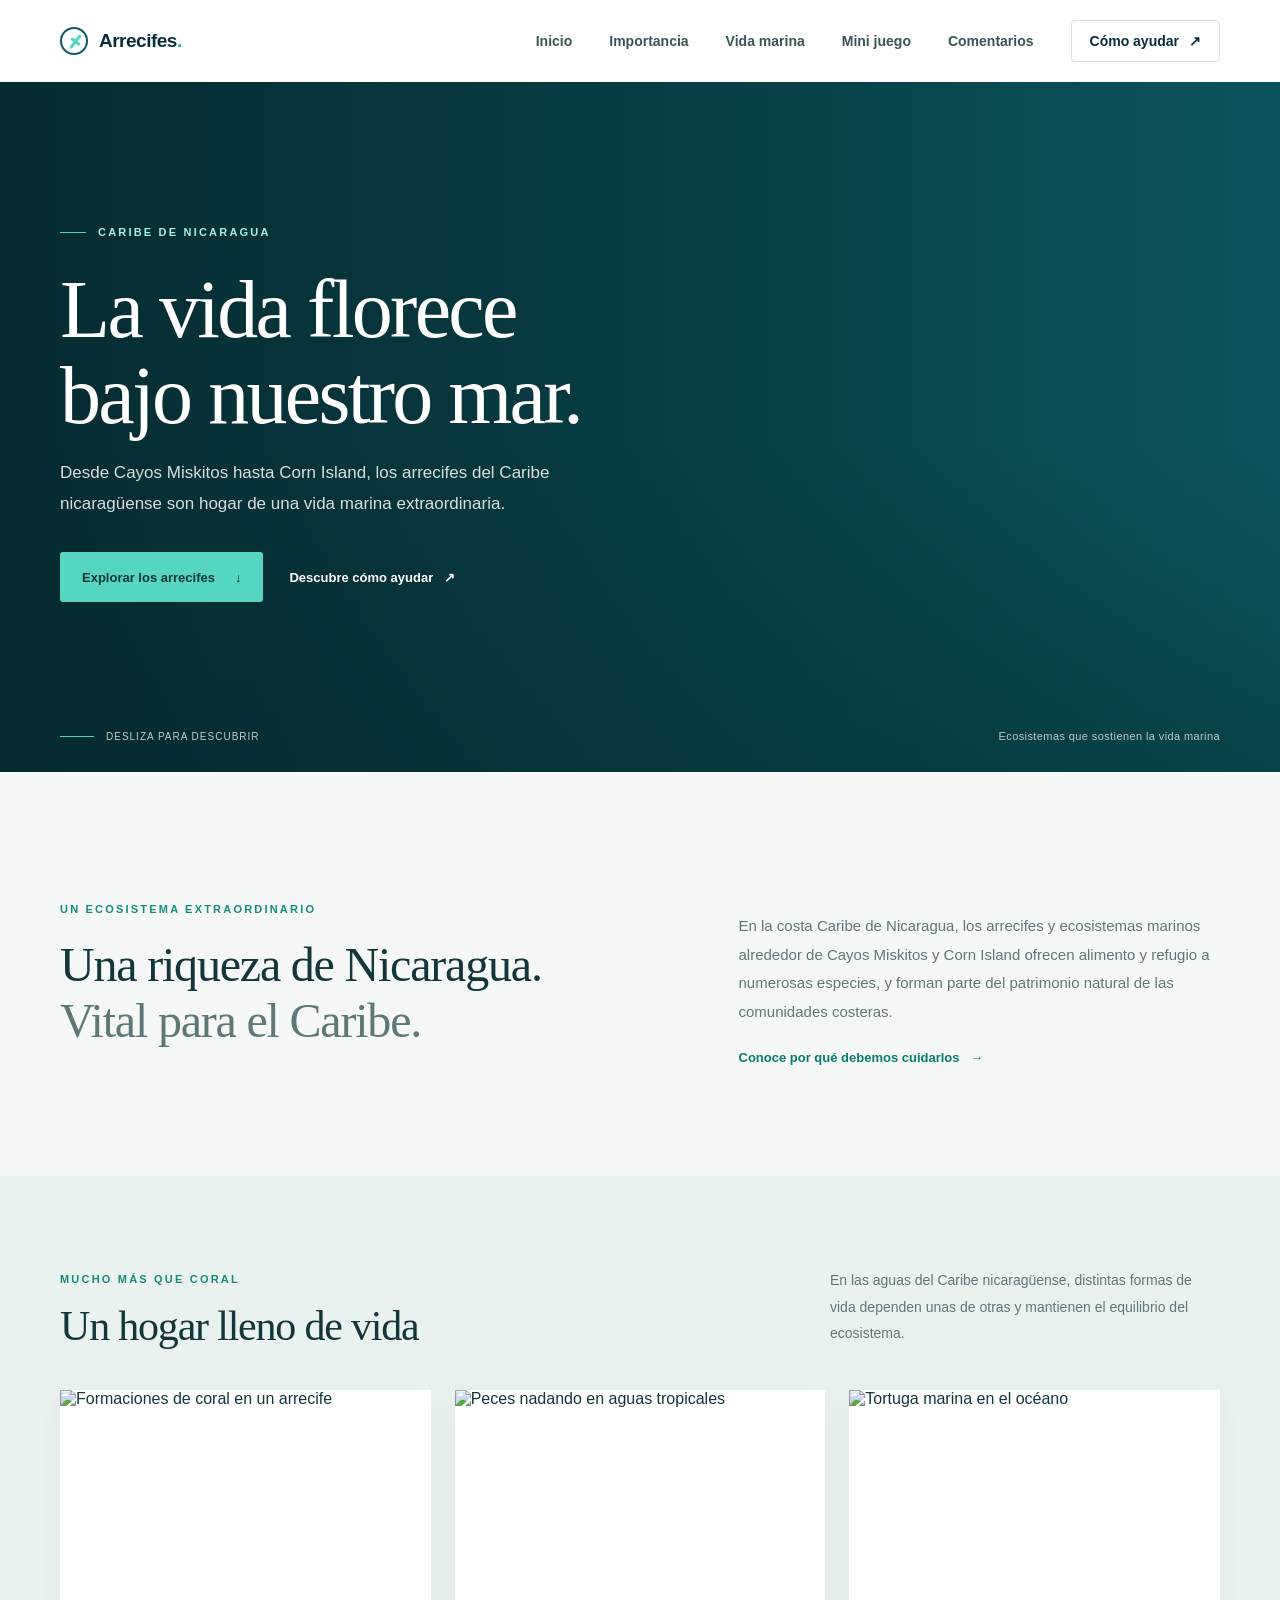
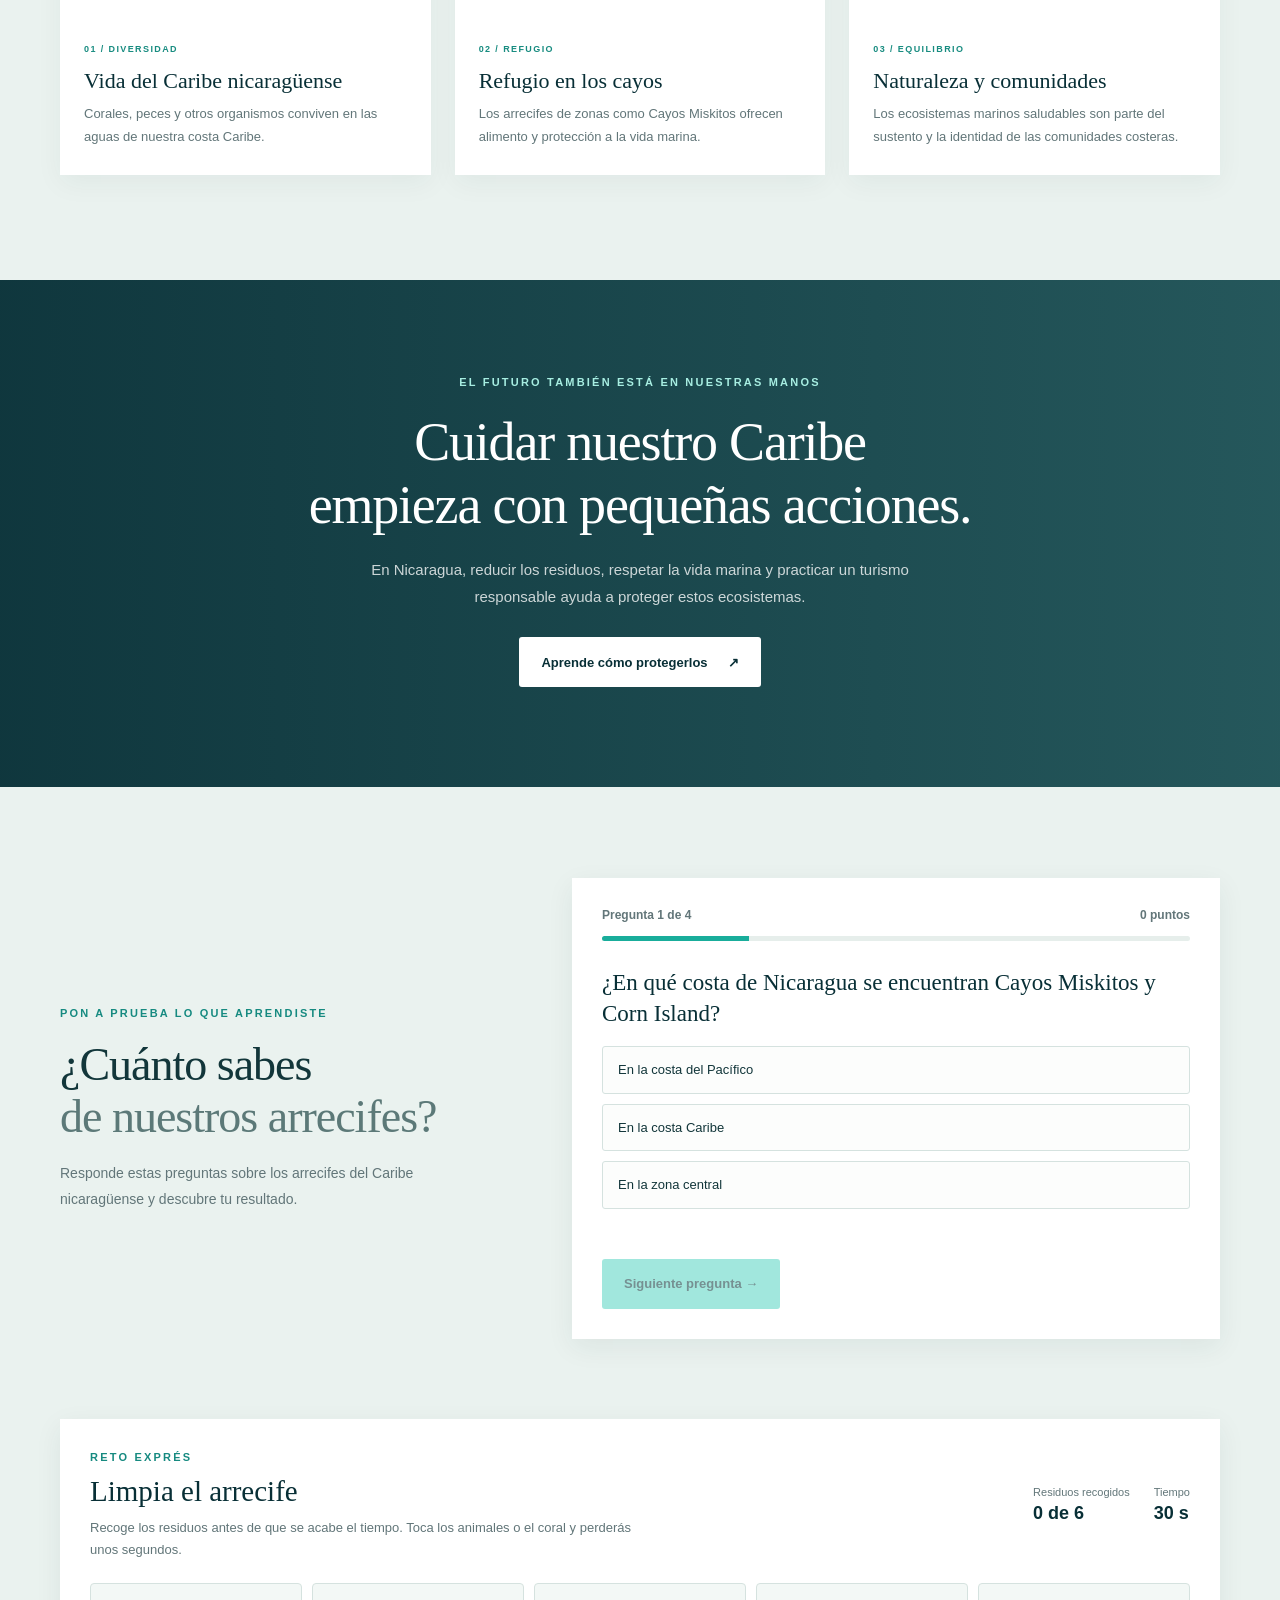
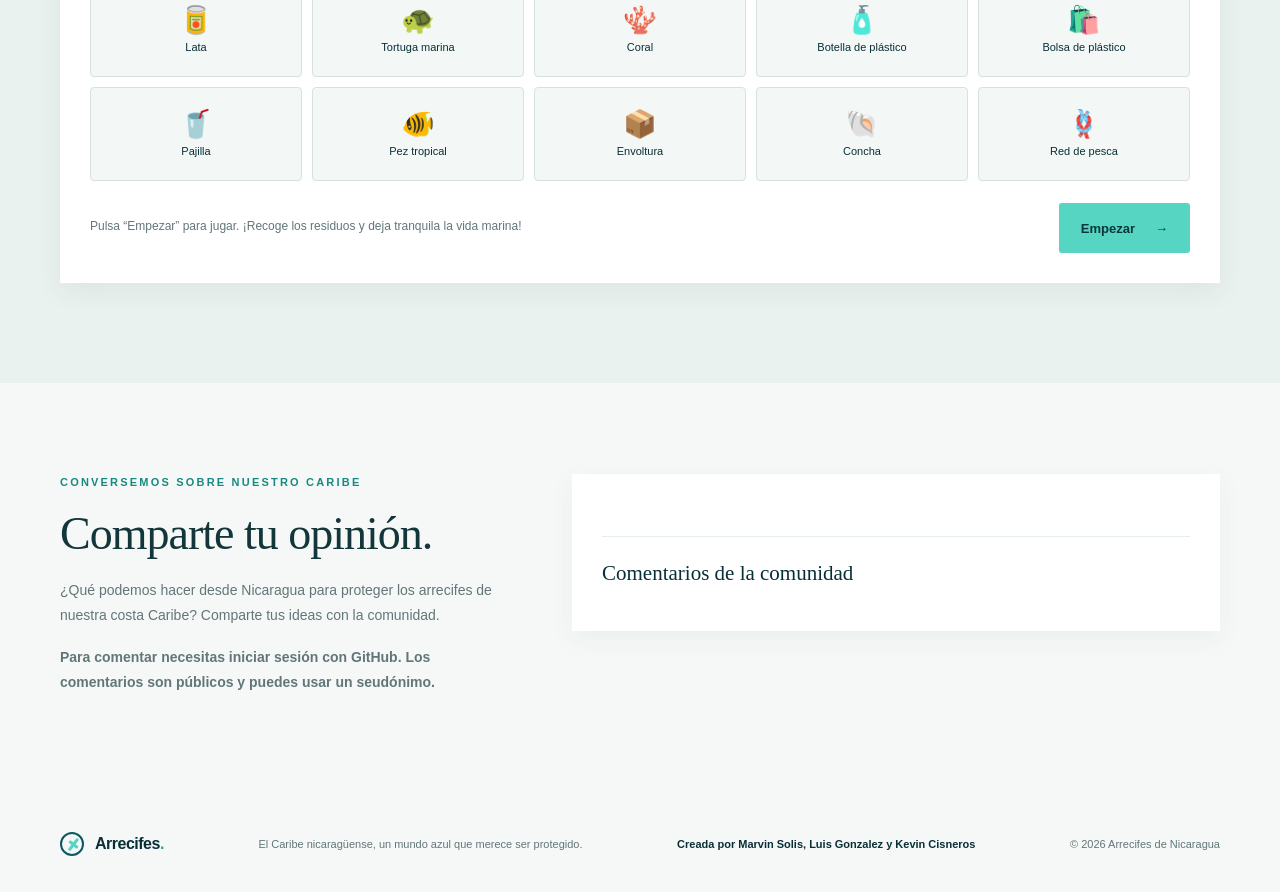
==== commit b1a32d2c: "Agregar juego interactivo para limpiar el arrecife Co-authored-by: Copilot <223556219+Copilot@users." ====
--- a/html/index.html
+++ b/html/index.html
@@ -178,6 +178,34 @@
               </button>
             </div>
           </div>
+
+          <div class="reef-game-card" aria-labelledby="reef-game-title">
+            <div class="reef-game-heading">
+              <p class="eyebrow eyebrow-dark">Reto exprés</p>
+              <h3 id="reef-game-title">Limpia el arrecife</h3>
+              <p>
+                Recoge los residuos antes de que se acabe el tiempo. Toca los
+                animales o el coral y perderás unos segundos.
+              </p>
+            </div>
+            <div class="reef-game-stats" aria-label="Marcador del juego">
+              <div>
+                <span>Residuos recogidos</span>
+                <strong id="reef-game-score">0 de 6</strong>
+              </div>
+              <div>
+                <span>Tiempo</span>
+                <strong id="reef-game-time">30 s</strong>
+              </div>
+            </div>
+            <div class="reef-game-board" id="reef-game-board" aria-label="Objetos en el arrecife"></div>
+            <p class="reef-game-status" id="reef-game-status" role="status" aria-live="polite">
+              Pulsa “Empezar” para jugar. ¡Recoge los residuos y deja tranquila la vida marina!
+            </p>
+            <button class="button button-primary reef-game-start" id="reef-game-start" type="button">
+              Empezar <span aria-hidden="true">→</span>
+            </button>
+          </div>
         </div>
       </section>
 
@@ -216,6 +244,7 @@
       <span class="copyright">© 2026 Arrecifes de Nicaragua</span>
     </footer>
     <script src="../js/quiz.js" defer></script>
+    <script type="module" src="../js/reef-game.js"></script>
     <script
       src="https://giscus.app/client.js"
       data-repo="luisito97hub/eduAmbiental"
--- a/css/styles.css
+++ b/css/styles.css
@@ -611,6 +611,128 @@
   line-height: 1.7;
 }
 
+.reef-game-card {
+  grid-column: 1 / -1;
+  display: grid;
+  grid-template-columns: minmax(0, 1fr) auto;
+  align-items: center;
+  gap: 22px 40px;
+  padding: 30px;
+  background: var(--white);
+  box-shadow: 0 8px 26px rgb(22 57 57 / 7%);
+}
+
+.reef-game-heading h3 {
+  margin-top: 10px;
+  color: var(--deep);
+  font-family: Georgia, "Times New Roman", serif;
+  font-size: 29px;
+  font-weight: 400;
+}
+
+.reef-game-heading > p:not(.eyebrow) {
+  max-width: 560px;
+  margin-top: 9px;
+  color: var(--muted);
+  font-size: 13px;
+  line-height: 1.7;
+}
+
+.reef-game-stats {
+  display: flex;
+  gap: 24px;
+}
+
+.reef-game-stats div {
+  display: grid;
+  gap: 5px;
+}
+
+.reef-game-stats span {
+  color: var(--muted);
+  font-size: 11px;
+}
+
+.reef-game-stats strong {
+  color: var(--deep);
+  font-size: 18px;
+}
+
+.reef-game-board {
+  grid-column: 1 / -1;
+  display: grid;
+  grid-template-columns: repeat(5, minmax(0, 1fr));
+  gap: 10px;
+}
+
+.reef-game-tile {
+  min-height: 94px;
+  display: grid;
+  place-content: center;
+  justify-items: center;
+  gap: 7px;
+  padding: 10px 6px;
+  border: 1px solid #d5e2df;
+  border-radius: 4px;
+  background: #f3f8f6;
+  color: var(--deep);
+  cursor: pointer;
+  font: inherit;
+  font-size: 11px;
+  text-align: center;
+  transition: background-color 160ms ease, border-color 160ms ease, transform 160ms ease;
+}
+
+.reef-game-tile:hover:not(:disabled) {
+  transform: translateY(-2px);
+  border-color: #168a80;
+  background: #e8f7f2;
+}
+
+.reef-game-tile:focus-visible,
+.reef-game-start:focus-visible {
+  outline: 3px solid var(--aqua);
+  outline-offset: 3px;
+}
+
+.reef-game-tile:disabled {
+  cursor: default;
+}
+
+.reef-game-tile[data-state="collected"] {
+  border-color: #168a62;
+  background: #edf8f1;
+  opacity: 0.65;
+}
+
+.reef-game-tile[data-state="respect"] {
+  border-color: #bd8a38;
+  background: #fff8e9;
+}
+
+.reef-game-icon {
+  font-size: 27px;
+  line-height: 1;
+}
+
+.reef-game-status {
+  min-height: 22px;
+  color: var(--muted);
+  font-size: 12px;
+  line-height: 1.6;
+}
+
+.reef-game-start {
+  justify-self: end;
+  cursor: pointer;
+  font-family: inherit;
+}
+
+.reef-game-start:disabled {
+  cursor: wait;
+  opacity: 0.7;
+}
+
 .comments-section {
   padding: 91px 0 100px;
   background: var(--paper);
@@ -836,6 +958,20 @@
     gap: 28px;
   }
 
+  .reef-game-card {
+    grid-template-columns: 1fr;
+    gap: 18px;
+    padding: 22px;
+  }
+
+  .reef-game-board {
+    grid-template-columns: repeat(2, minmax(0, 1fr));
+  }
+
+  .reef-game-start {
+    justify-self: stretch;
+  }
+
   .quiz-card {
     padding: 22px;
   }
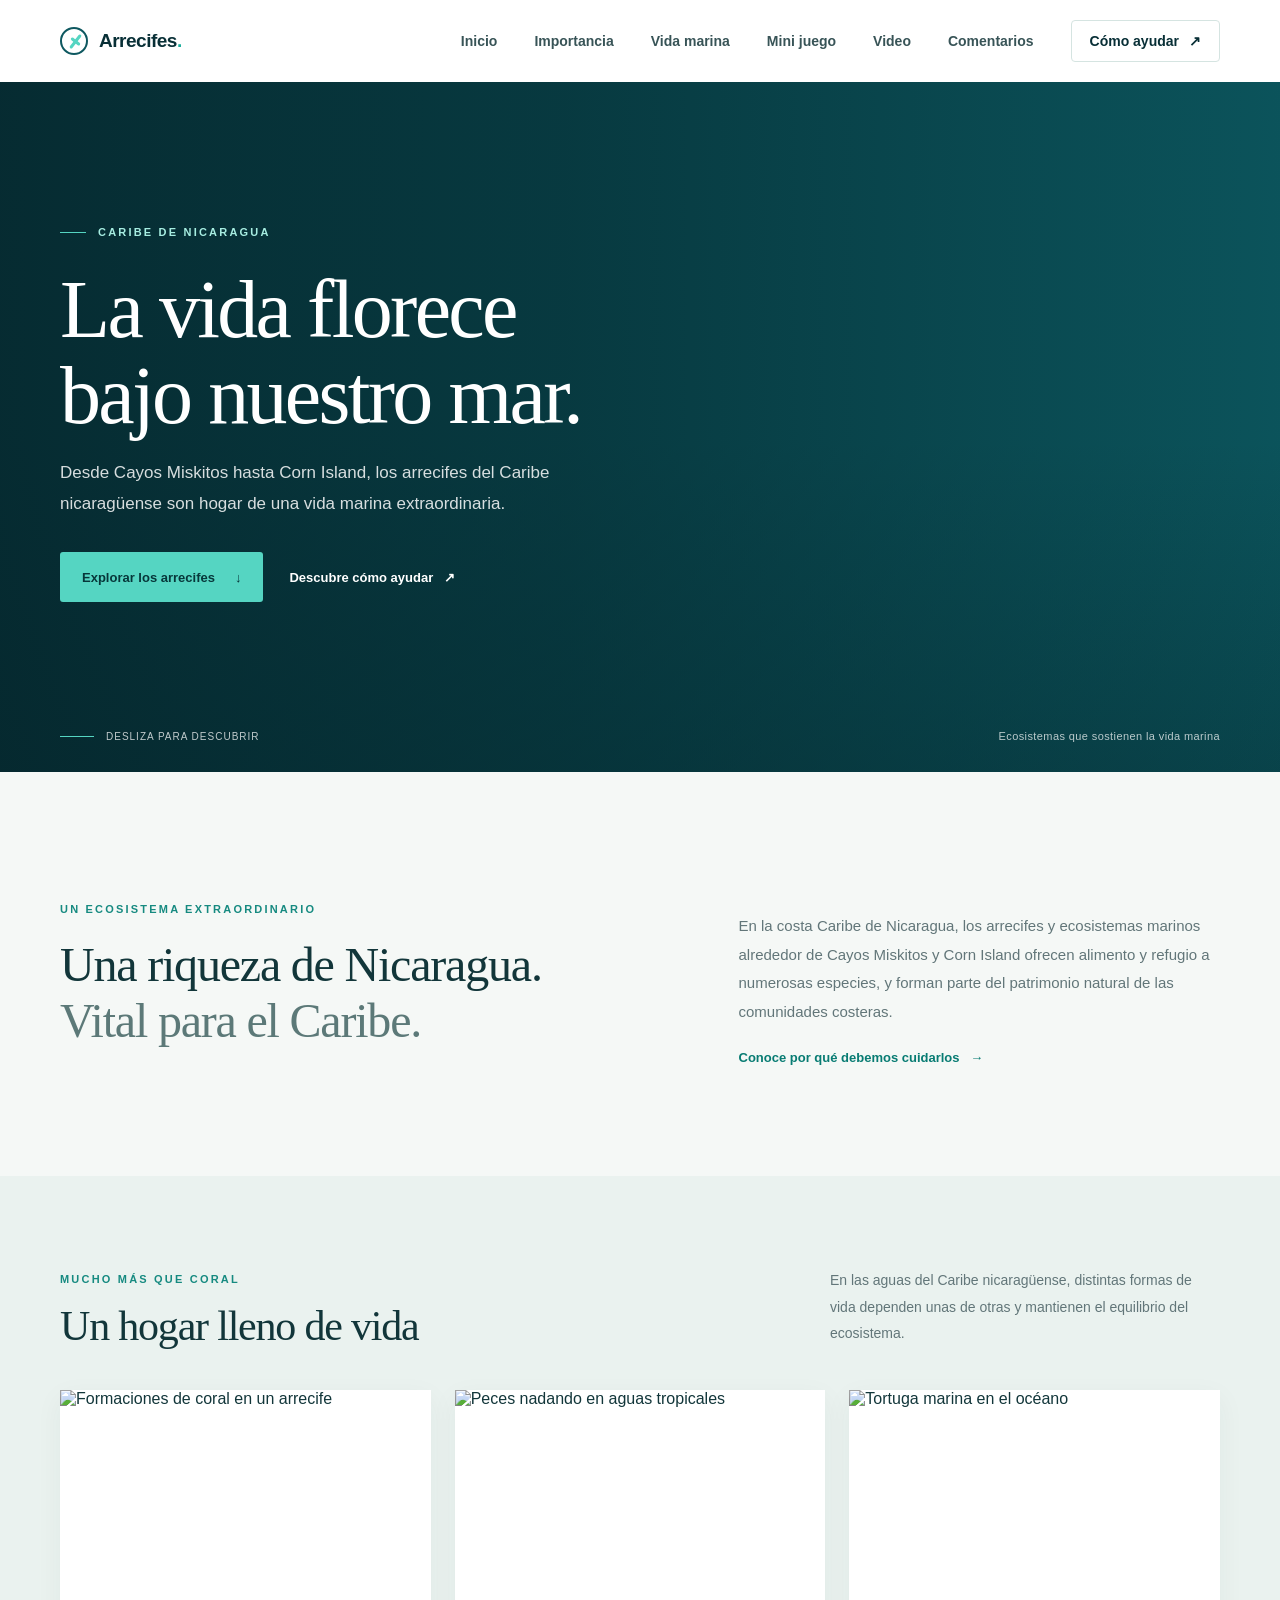
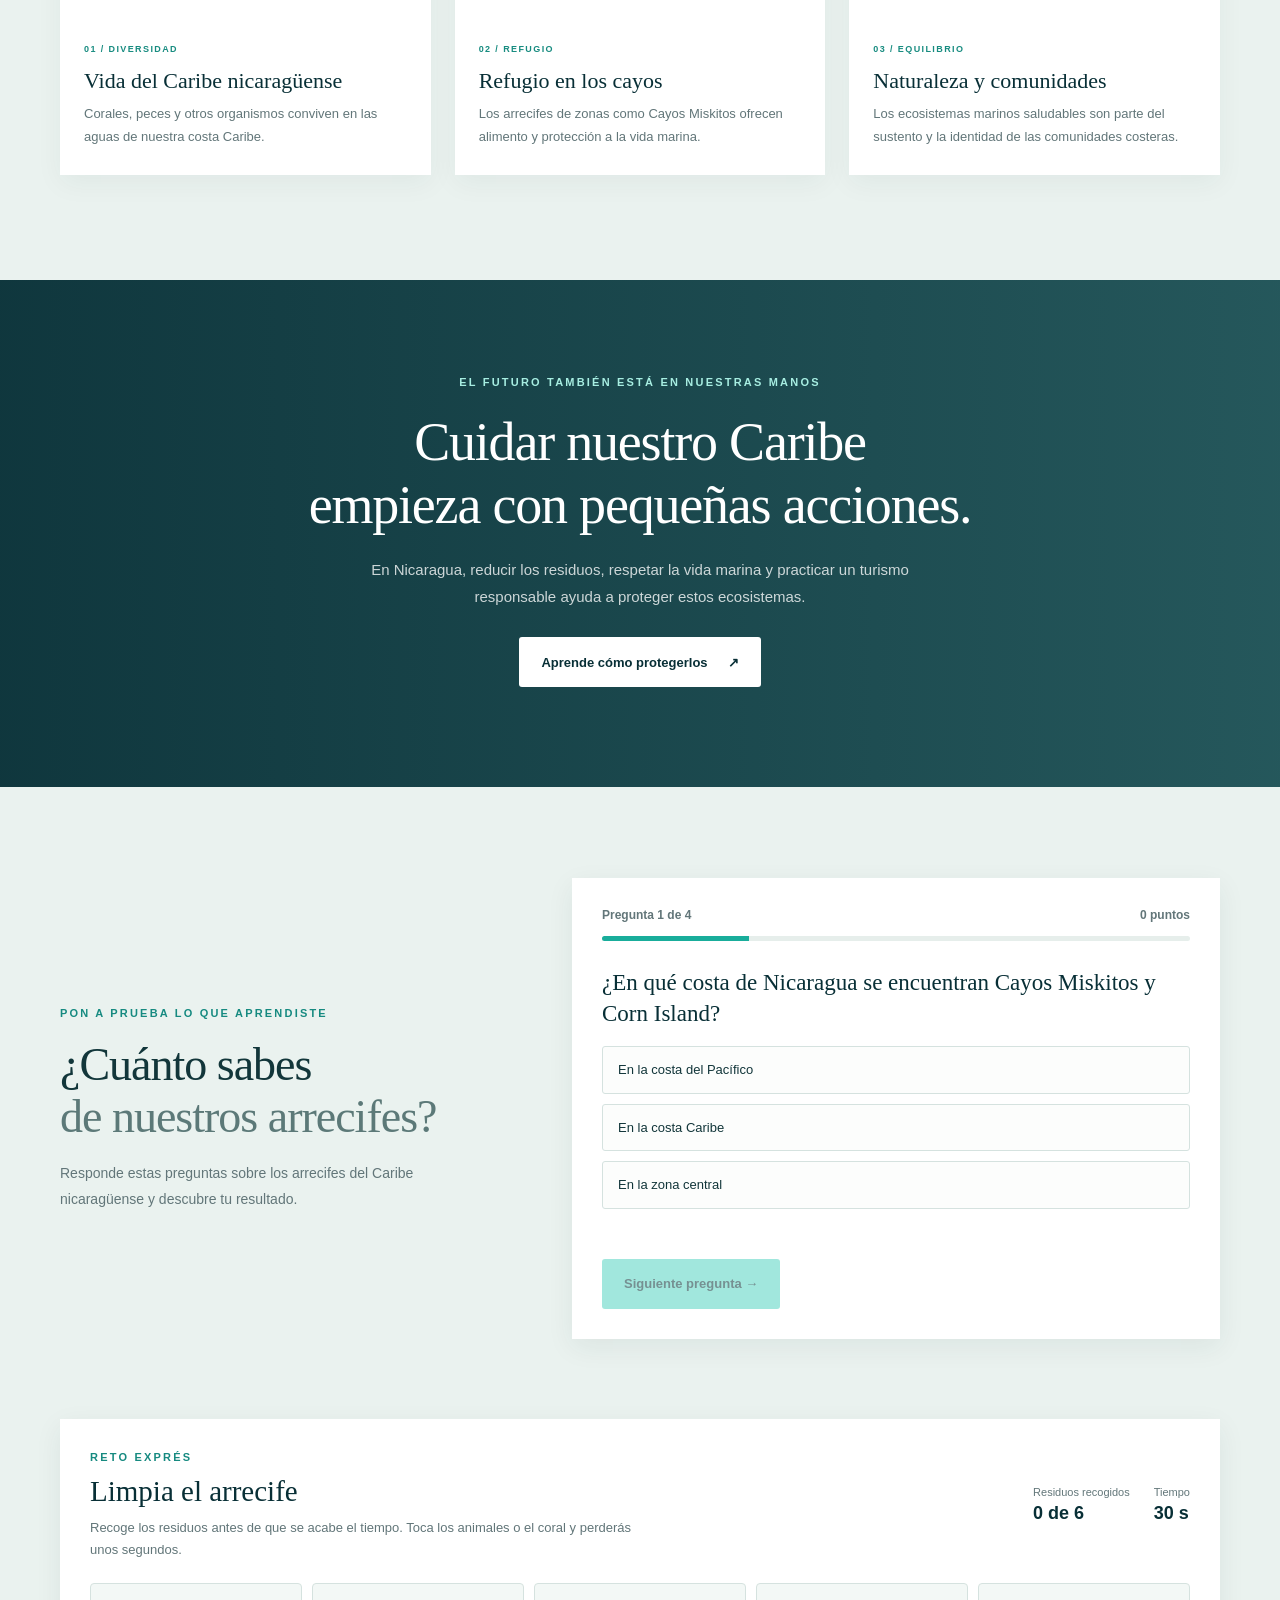
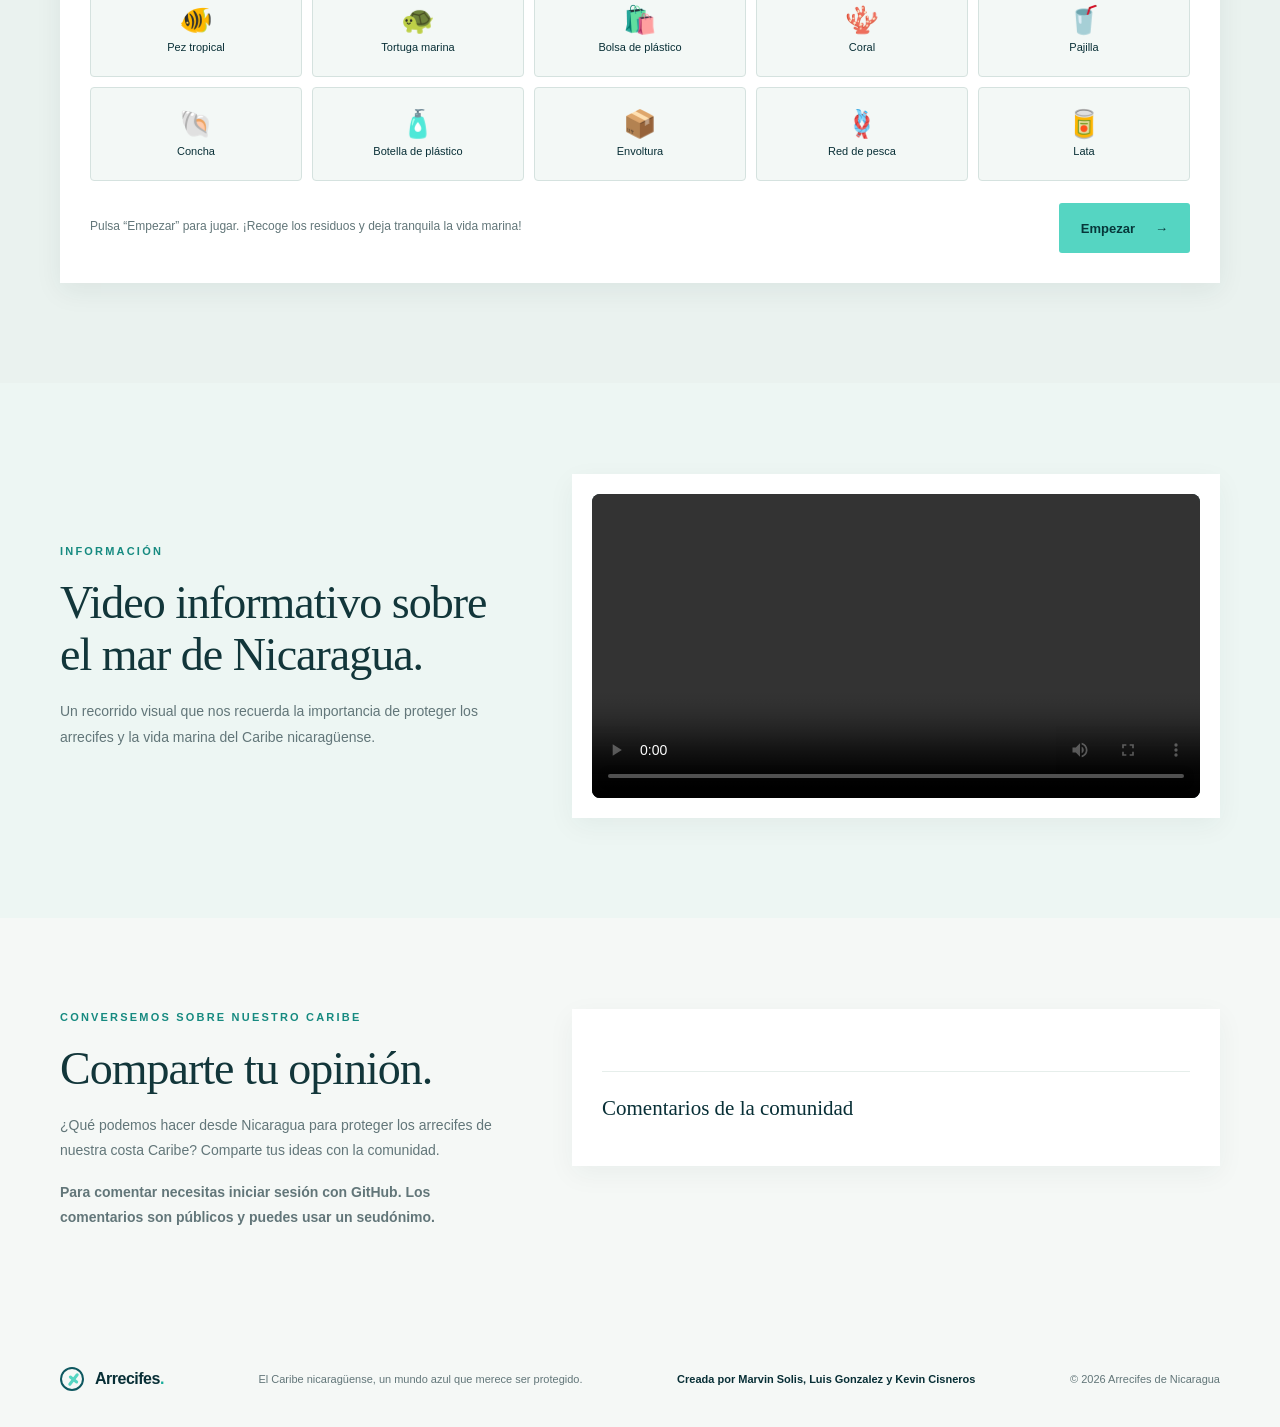
==== commit 7b9a7bee: "video" ====
--- a/html/index.html
+++ b/html/index.html
@@ -23,8 +23,13 @@
           <li><a href="#importancia">Importancia</a></li>
           <li><a href="#especies">Vida marina</a></li>
           <li><a href="#juego">Mini juego</a></li>
+          <li><a href="#video">Video</a></li>
           <li><a href="#comentarios">Comentarios</a></li>
-          <li><a class="nav-cta" href="cuidado.html">Cómo ayudar <span aria-hidden="true">↗</span></a></li>
+          <li>
+            <a class="nav-cta" href="cuidado.html"
+              >Cómo ayudar <span aria-hidden="true">↗</span></a
+            >
+          </li>
         </ul>
       </nav>
     </header>
@@ -58,7 +63,9 @@
       <section class="intro section-wrap" id="importancia">
         <div class="section-heading">
           <p class="eyebrow eyebrow-dark">Un ecosistema extraordinario</p>
-          <h2>Una riqueza de Nicaragua.<br /><span>Vital para el Caribe.</span></h2>
+          <h2>
+            Una riqueza de Nicaragua.<br /><span>Vital para el Caribe.</span>
+          </h2>
         </div>
         <div class="intro-copy">
           <p>
@@ -96,7 +103,10 @@
               <div class="card-content">
                 <span class="card-number">01 / DIVERSIDAD</span>
                 <h3>Vida del Caribe nicaragüense</h3>
-                <p>Corales, peces y otros organismos conviven en las aguas de nuestra costa Caribe.</p>
+                <p>
+                  Corales, peces y otros organismos conviven en las aguas de
+                  nuestra costa Caribe.
+                </p>
               </div>
             </article>
 
@@ -109,7 +119,10 @@
               <div class="card-content">
                 <span class="card-number">02 / REFUGIO</span>
                 <h3>Refugio en los cayos</h3>
-                <p>Los arrecifes de zonas como Cayos Miskitos ofrecen alimento y protección a la vida marina.</p>
+                <p>
+                  Los arrecifes de zonas como Cayos Miskitos ofrecen alimento y
+                  protección a la vida marina.
+                </p>
               </div>
             </article>
 
@@ -122,7 +135,10 @@
               <div class="card-content">
                 <span class="card-number">03 / EQUILIBRIO</span>
                 <h3>Naturaleza y comunidades</h3>
-                <p>Los ecosistemas marinos saludables son parte del sustento y la identidad de las comunidades costeras.</p>
+                <p>
+                  Los ecosistemas marinos saludables son parte del sustento y la
+                  identidad de las comunidades costeras.
+                </p>
               </div>
             </article>
           </div>
@@ -166,14 +182,34 @@
               <legend id="quiz-question"></legend>
               <div class="quiz-options" id="quiz-options"></div>
             </fieldset>
-            <p class="quiz-feedback" id="quiz-feedback" role="status" aria-live="polite"></p>
-            <button class="button button-primary quiz-next" id="quiz-next" type="button" disabled>
+            <p
+              class="quiz-feedback"
+              id="quiz-feedback"
+              role="status"
+              aria-live="polite"
+            ></p>
+            <button
+              class="button button-primary quiz-next"
+              id="quiz-next"
+              type="button"
+              disabled
+            >
               Siguiente pregunta <span aria-hidden="true">→</span>
             </button>
-            <div class="quiz-result" id="quiz-result" role="status" aria-live="polite" hidden>
+            <div
+              class="quiz-result"
+              id="quiz-result"
+              role="status"
+              aria-live="polite"
+              hidden
+            >
               <h3 id="quiz-result-title"></h3>
               <p id="quiz-result-message"></p>
-              <button class="button button-primary" id="quiz-restart" type="button">
+              <button
+                class="button button-primary"
+                id="quiz-restart"
+                type="button"
+              >
                 Jugar de nuevo <span aria-hidden="true">↻</span>
               </button>
             </div>
@@ -198,13 +234,50 @@
                 <strong id="reef-game-time">30 s</strong>
               </div>
             </div>
-            <div class="reef-game-board" id="reef-game-board" aria-label="Objetos en el arrecife"></div>
-            <p class="reef-game-status" id="reef-game-status" role="status" aria-live="polite">
-              Pulsa “Empezar” para jugar. ¡Recoge los residuos y deja tranquila la vida marina!
-            </p>
-            <button class="button button-primary reef-game-start" id="reef-game-start" type="button">
+            <div
+              class="reef-game-board"
+              id="reef-game-board"
+              aria-label="Objetos en el arrecife"
+            ></div>
+            <p
+              class="reef-game-status"
+              id="reef-game-status"
+              role="status"
+              aria-live="polite"
+            >
+              Pulsa “Empezar” para jugar. ¡Recoge los residuos y deja tranquila
+              la vida marina!
+            </p>
+            <button
+              class="button button-primary reef-game-start"
+              id="reef-game-start"
+              type="button"
+            >
               Empezar <span aria-hidden="true">→</span>
             </button>
+          </div>
+        </div>
+      </section>
+
+      <section class="video-section" id="video">
+        <div class="section-wrap video-layout">
+          <div class="video-copy">
+            <p class="eyebrow eyebrow-dark">Información</p>
+            <h2>Video informativo sobre el mar de Nicaragua.</h2>
+            <p>
+              Un recorrido visual que nos recuerda la importancia de proteger
+              los arrecifes y la vida marina del Caribe nicaragüense.
+            </p>
+          </div>
+
+          <div class="video-card">
+            <video
+              class="video-player"
+              src="../assest/info.mp4"
+              controls
+              playsinline
+              preload="metadata"
+            ></video>
           </div>
         </div>
       </section>
@@ -240,7 +313,9 @@
         <span>Arrecifes<span class="logo-accent">.</span></span>
       </a>
       <p>El Caribe nicaragüense, un mundo azul que merece ser protegido.</p>
-      <p class="creators">Creada por Marvin Solis, Luis Gonzalez  y Kevin Cisneros</p>
+      <p class="creators">
+        Creada por Marvin Solis, Luis Gonzalez y Kevin Cisneros
+      </p>
       <span class="copyright">© 2026 Arrecifes de Nicaragua</span>
     </footer>
     <script src="../js/quiz.js" defer></script>
--- a/css/styles.css
+++ b/css/styles.css
@@ -733,6 +733,49 @@
   opacity: 0.7;
 }
 
+.video-section {
+  padding: 91px 0 100px;
+  background: #edf6f3;
+}
+
+.video-layout {
+  display: grid;
+  grid-template-columns: 0.8fr 1.2fr;
+  align-items: center;
+  gap: 80px;
+}
+
+.video-copy h2 {
+  margin-top: 17px;
+  font-family: Georgia, "Times New Roman", serif;
+  font-size: clamp(36px, 4vw, 46px);
+  font-weight: 400;
+  letter-spacing: -1px;
+  line-height: 1.15;
+}
+
+.video-copy > p:not(.eyebrow) {
+  margin-top: 17px;
+  color: var(--muted);
+  font-size: 14px;
+  line-height: 1.8;
+}
+
+.video-card {
+  min-width: 0;
+  padding: 20px;
+  background: var(--white);
+  box-shadow: 0 8px 26px rgb(22 57 57 / 5%);
+}
+
+.video-player {
+  display: block;
+  width: 100%;
+  max-height: 320px;
+  border-radius: 8px;
+  background: #0d2d32;
+}
+
 .comments-section {
   padding: 91px 0 100px;
   background: var(--paper);
@@ -976,6 +1019,19 @@
     padding: 22px;
   }
 
+  .video-section {
+    padding: 72px 0 78px;
+  }
+
+  .video-layout {
+    grid-template-columns: 1fr;
+    gap: 28px;
+  }
+
+  .video-card {
+    padding: 16px;
+  }
+
   .comments-section {
     padding: 72px 0 78px;
   }
